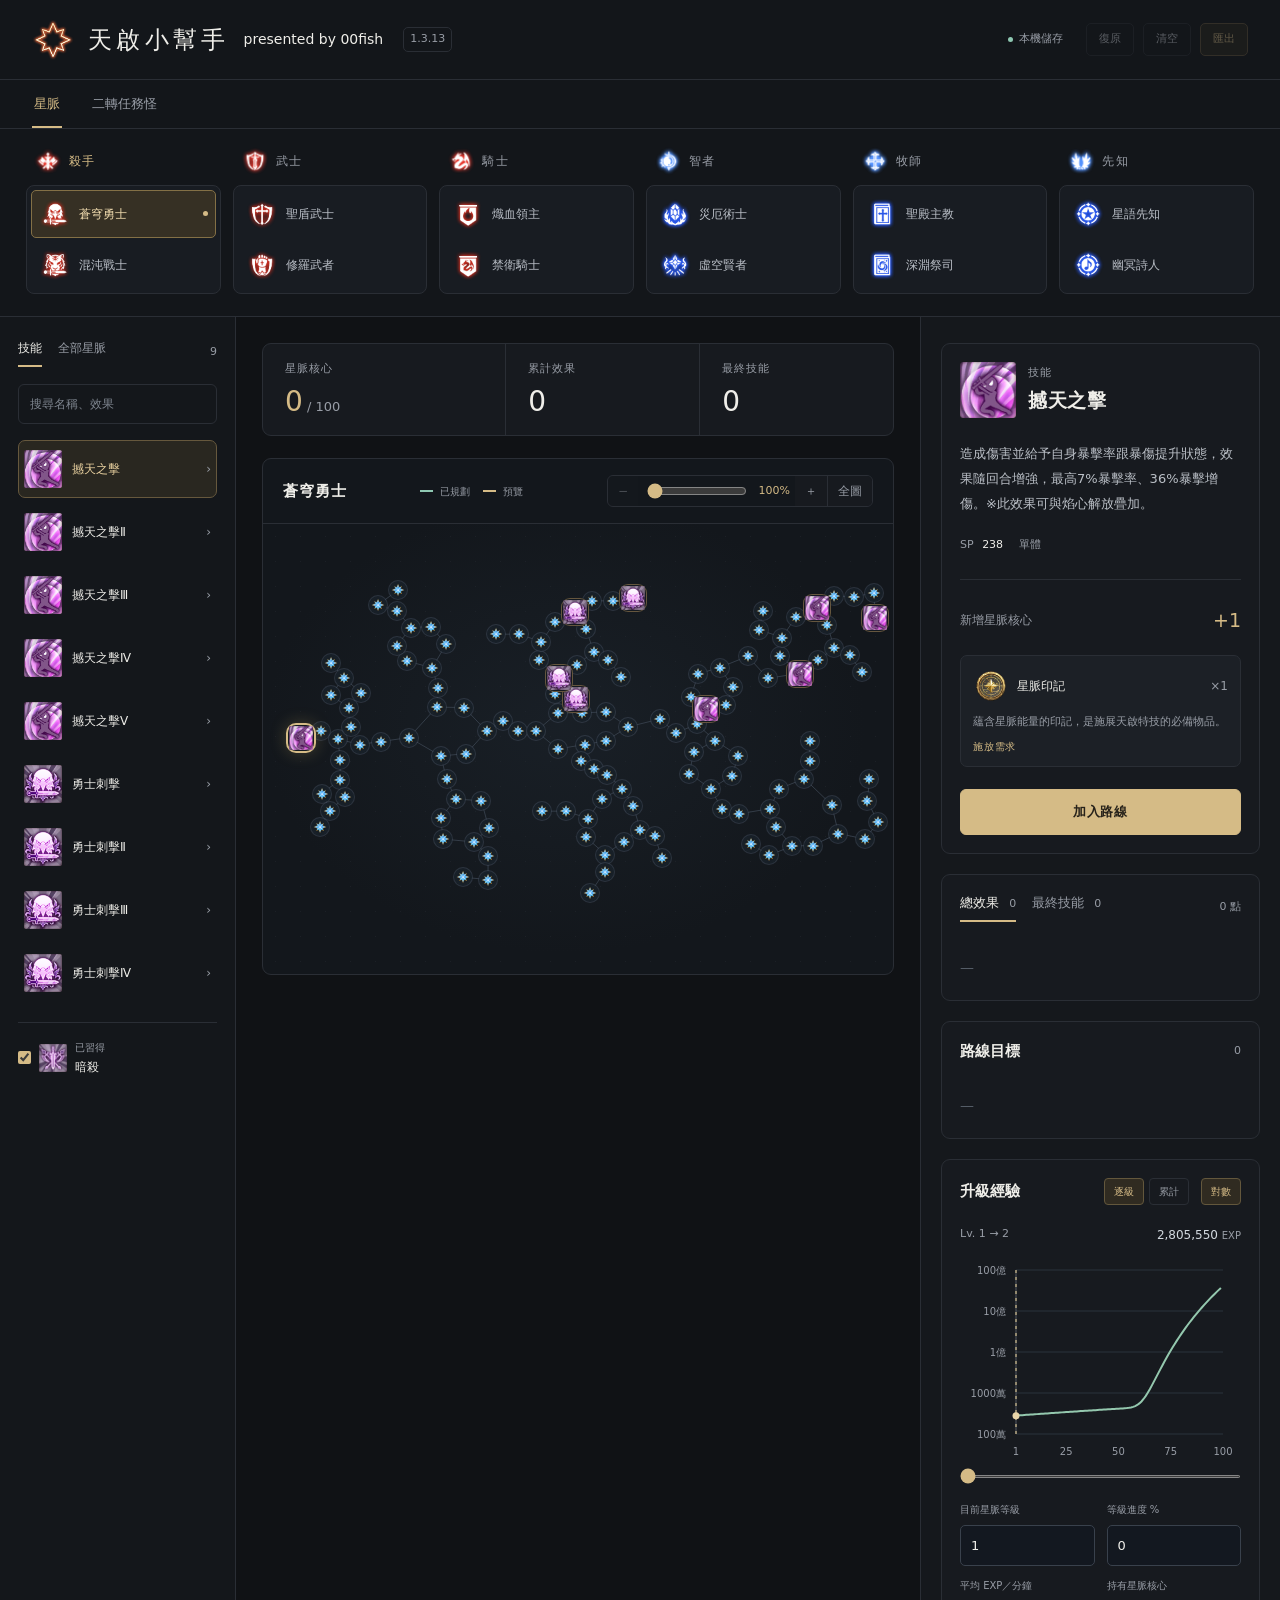
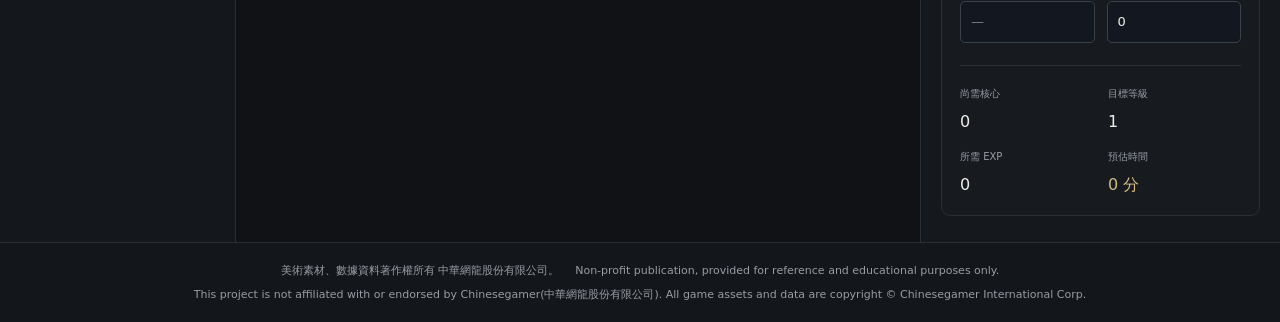
==== docs/index.html @ 769cac2e "init" ====
<!doctype html>
<html lang="zh-Hant"><head><meta charset="UTF-8"><meta name="viewport" content="width=device-width,initial-scale=1"><meta name="theme-color" content="#101215"><meta name="description" content="星脈路線、效果與升級時間計算"><link rel="icon" href="./favicon.png"><title>天啟小幫手</title>  <script type="module" crossorigin src="./assets/index-CgvCcmuC.js"></script>
  <link rel="stylesheet" crossorigin href="./assets/index-BX8Kf_f7.css">
</head><body><div class="app-root"></div></body></html>
---- docs/assets/index-BX8Kf_f7.css ----
/*! tailwindcss v4.2.1 | MIT License | https://tailwindcss.com */
@layer theme{:root,:host{--font-sans:ui-sans-serif, system-ui, sans-serif, "Apple Color Emoji", "Segoe UI Emoji", "Segoe UI Symbol", "Noto Color Emoji";--font-mono:ui-monospace, SFMono-Regular, Menlo, Monaco, Consolas, "Liberation Mono", "Courier New", monospace;--spacing:.25rem;--default-font-family:var(--font-sans);--default-mono-font-family:var(--font-mono)}}@layer base{*,:after,:before{box-sizing:border-box;border:0 solid;margin:0;padding:0}::backdrop{box-sizing:border-box;border:0 solid;margin:0;padding:0}::file-selector-button{box-sizing:border-box;border:0 solid;margin:0;padding:0}html,:host{-webkit-text-size-adjust:100%;tab-size:4;line-height:1.5;font-family:var(--default-font-family,ui-sans-serif, system-ui, sans-serif, "Apple Color Emoji", "Segoe UI Emoji", "Segoe UI Symbol", "Noto Color Emoji");font-feature-settings:var(--default-font-feature-settings,normal);font-variation-settings:var(--default-font-variation-settings,normal);-webkit-tap-highlight-color:transparent}hr{height:0;color:inherit;border-top-width:1px}abbr:where([title]){-webkit-text-decoration:underline dotted;text-decoration:underline dotted}h1,h2,h3,h4,h5,h6{font-size:inherit;font-weight:inherit}a{color:inherit;-webkit-text-decoration:inherit;-webkit-text-decoration:inherit;-webkit-text-decoration:inherit;-webkit-text-decoration:inherit;text-decoration:inherit}b,strong{font-weight:bolder}code,kbd,samp,pre{font-family:var(--default-mono-font-family,ui-monospace, SFMono-Regular, Menlo, Monaco, Consolas, "Liberation Mono", "Courier New", monospace);font-feature-settings:var(--default-mono-font-feature-settings,normal);font-variation-settings:var(--default-mono-font-variation-settings,normal);font-size:1em}small{font-size:80%}sub,sup{vertical-align:baseline;font-size:75%;line-height:0;position:relative}sub{bottom:-.25em}sup{top:-.5em}table{text-indent:0;border-color:inherit;border-collapse:collapse}:-moz-focusring{outline:auto}progress{vertical-align:baseline}summary{display:list-item}ol,ul,menu{list-style:none}img,svg,video,canvas,audio,iframe,embed,object{vertical-align:middle;display:block}img,video{max-width:100%;height:auto}button,input,select,optgroup,textarea{font:inherit;font-feature-settings:inherit;font-variation-settings:inherit;letter-spacing:inherit;color:inherit;opacity:1;background-color:#0000;border-radius:0}::file-selector-button{font:inherit;font-feature-settings:inherit;font-variation-settings:inherit;letter-spacing:inherit;color:inherit;opacity:1;background-color:#0000;border-radius:0}:where(select:is([multiple],[size])) optgroup{font-weight:bolder}:where(select:is([multiple],[size])) optgroup option{padding-inline-start:20px}::file-selector-button{margin-inline-end:4px}::placeholder{opacity:1}@supports (not ((-webkit-appearance:-apple-pay-button))) or (contain-intrinsic-size:1px){::placeholder{color:currentColor}@supports (color:color-mix(in lab, red, red)){::placeholder{color:color-mix(in oklab, currentcolor 50%, transparent)}}}textarea{resize:vertical}::-webkit-search-decoration{-webkit-appearance:none}::-webkit-date-and-time-value{min-height:1lh;text-align:inherit}::-webkit-datetime-edit{display:inline-flex}::-webkit-datetime-edit-fields-wrapper{padding:0}::-webkit-datetime-edit{padding-block:0}::-webkit-datetime-edit-year-field{padding-block:0}::-webkit-datetime-edit-month-field{padding-block:0}::-webkit-datetime-edit-day-field{padding-block:0}::-webkit-datetime-edit-hour-field{padding-block:0}::-webkit-datetime-edit-minute-field{padding-block:0}::-webkit-datetime-edit-second-field{padding-block:0}::-webkit-datetime-edit-millisecond-field{padding-block:0}::-webkit-datetime-edit-meridiem-field{padding-block:0}::-webkit-calendar-picker-indicator{line-height:1}:-moz-ui-invalid{box-shadow:none}button,input:where([type=button],[type=reset],[type=submit]){appearance:button}::file-selector-button{appearance:button}::-webkit-inner-spin-button{height:auto}::-webkit-outer-spin-button{height:auto}[hidden]:where(:not([hidden=until-found])){display:none!important}}@layer components;@layer utilities{.collapse{visibility:collapse}.visible{visibility:visible}.sr-only{clip-path:inset(50%);white-space:nowrap;border-width:0;width:1px;height:1px;margin:-1px;padding:0;position:absolute;overflow:hidden}.relative{position:relative}.static{position:static}.start{inset-inline-start:var(--spacing)}.end{inset-inline-end:var(--spacing)}.block{display:block}.contents{display:contents}.hidden{display:none}.table{display:table}.resize{resize:both}}:root{--lightningcss-light: ;--lightningcss-dark:initial;color-scheme:dark;--bg:#101215;--panel:#171a1f;--soft:#1d2128;--line:#2a2e35;--text:#efeee9;--muted:#989da6;--gold:#d5bb86;--green:#8ec8b2}*{box-sizing:border-box}body{background:var(--bg);color:var(--text);-webkit-font-smoothing:antialiased;margin:0;font-family:Inter,Noto Sans TC,Microsoft JhengHei,system-ui,sans-serif;font-size:14px}button,input,select{font:inherit}button{cursor:pointer;color:inherit}button:disabled{cursor:default;opacity:.4}button:focus-visible,input:focus-visible,select:focus-visible{outline:2px solid var(--gold);outline-offset:3px}h1,h2,p{margin:0}h2{font-size:15px;font-weight:600}button{transition:background .16s,border-color .16s,color .16s}button:hover{filter:brightness(1.13)}.game-icon{object-fit:contain;-webkit-user-select:none;user-select:none;flex:none;display:block}.topbar{border-bottom:1px solid var(--line);background:#13161a;justify-content:space-between;align-items:center;height:80px;padding:0 32px;display:flex}.brand{align-items:center;gap:14px;display:flex}.brand h1{letter-spacing:.18em;font-size:24px;font-weight:500}.version{color:var(--muted);border:1px solid var(--line);border-radius:5px;margin-left:6px;padding:3px 6px;font-size:11px}.top-actions{color:var(--muted);align-items:center;gap:9px;font-size:12px;display:flex}.status-dot{background:var(--green);border-radius:50%;width:5px;height:5px}.workspace{grid-template-columns:236px minmax(0,1fr) 298px;min-height:calc(100dvh - 80px);display:grid}.library{border-right:1px solid var(--line);background:#14171b;padding:26px 18px}.field-label{letter-spacing:.1em;color:var(--muted);gap:10px;font-size:11px;display:grid}select{background:var(--soft);width:100%;color:var(--text);letter-spacing:.05em;border:1px solid #353b44;border-radius:7px;padding:12px;font-size:15px}.section-title{justify-content:space-between;align-items:center;gap:12px;display:flex}.section-title>span{color:var(--muted);font-variant-numeric:tabular-nums;font-size:11px}.library>.section-title{margin:30px 0 16px}.search{border:1px solid var(--line);width:100%;color:var(--text);background:0 0;border-radius:6px;padding:10px 11px;font-size:12px}.search::placeholder{color:#7e858f}.skill-list{flex-direction:column;gap:5px;margin-top:16px;display:flex}.skill-row{text-align:left;background:0 0;border:1px solid #0000;border-radius:7px;align-items:center;gap:10px;width:100%;min-height:57px;padding:9px 5px;font-size:12px;display:flex}.skill-row.active{color:#ead2a0;background:#292720;border-color:#66583d}.skill-row:hover{background:var(--soft)}.row-arrow{color:var(--muted);margin-left:auto}.center{min-width:0;padding:26px}.metrics{border:1px solid var(--line);background:var(--panel);border-radius:9px;grid-template-columns:1.25fr 1fr 1fr;gap:0;margin-bottom:22px;display:grid}.metrics>div{flex-direction:column;gap:9px;padding:17px 22px;display:flex}.metrics>div+div{border-left:1px solid var(--line)}.metrics span{letter-spacing:.08em;color:var(--muted);font-size:11px}.metrics strong{font-variant-numeric:tabular-nums;font-size:28px;font-weight:500;line-height:1.15}.metrics small{color:var(--muted);font-size:13px;font-weight:400}.metrics>div:first-child strong{color:var(--gold)}.map-panel{border:1px solid var(--line);background:#13171c;border-radius:9px;overflow:hidden}.map-heading{border-bottom:1px solid var(--line);justify-content:space-between;align-items:center;gap:12px;padding:16px 20px;display:flex}.map-heading h2{letter-spacing:.07em}.zoom{border:1px solid var(--line);border-radius:6px;display:flex;overflow:hidden}.zoom button{background:var(--panel);color:var(--muted);border:0;min-height:30px;padding:5px 10px;font-size:12px}.zoom button+button{border-left:1px solid var(--line)}.map-scroll{scrollbar-color:#40454e transparent;scrollbar-width:thin;max-height:590px;overflow:auto}.star-map{background-image:radial-gradient(at 48% 45%,#25303b55,#0000 65%),radial-gradient(#444b552e .7px,#0000 .7px);background-size:auto,25px 25px;position:relative}.star-map canvas{pointer-events:none;position:absolute;inset:0}.star{z-index:1;background:#182028;border:0;border-radius:50%;place-items:center;width:24px;height:24px;padding:0;display:grid;position:absolute;transform:translate(-50%,-50%);box-shadow:0 0 0 1px #48526477}.star.skill-star{z-index:2;background:#141920;border-radius:8px;width:35px;height:35px;box-shadow:0 0 0 1px #65563e}.star.focused{box-shadow:0 0 0 2px var(--gold),0 0 18px #d9bb6655;z-index:3}.star:hover{z-index:4;box-shadow:0 0 0 2px #c4c9ce}.result-panel{border:1px solid var(--line);background:var(--panel);border-radius:9px;margin-top:22px;padding:22px}.empty-value{color:#545c66;padding:20px 0 4px}.inspector{border-left:1px solid var(--line);background:#15181c;padding:30px 23px}.detail-title{align-items:center;gap:12px;display:flex}.detail-title h2{letter-spacing:.03em;font-size:19px;line-height:1.5}.eyebrow{color:var(--muted);letter-spacing:.08em;margin-bottom:5px;font-size:11px;display:block}.description{color:#bbc0c7;white-space:pre-line;margin-top:23px;font-size:13px;line-height:1.95}.skill-meta{color:var(--muted);gap:16px;margin-top:20px;font-size:11px;display:flex}.skill-meta b{color:var(--text);margin-left:5px;font-weight:400}.detail-divider{background:var(--line);height:1px;margin:26px 0}.cost-line{color:var(--muted);justify-content:space-between;align-items:center;font-size:12px;display:flex}.cost-line strong{color:var(--gold);font-size:19px;font-weight:500}.item-detail{border:1px solid var(--line);background:#1c2026;border-radius:7px;margin-top:20px;padding:12px}.item-detail>div{align-items:center;gap:8px;font-size:12px;display:flex}.item-detail strong{font-weight:500}.item-detail>div>span{color:var(--muted);margin-left:auto}.item-detail p{color:var(--muted);margin:8px 0;font-size:11px;line-height:1.8}.item-detail .eyebrow{color:var(--gold);margin-bottom:0;font-size:10px}.primary-button{background:var(--gold);border:1px solid var(--gold);color:#27221a;letter-spacing:.06em;border-radius:6px;width:100%;margin-top:22px;padding:12px;font-size:13px;font-weight:600}@media (min-width:1600px){.workspace{grid-template-columns:260px minmax(0,1fr) 330px}.center{padding:30px}.map-scroll{max-height:650px}.inspector{padding:32px}}@media (max-width:1120px){.workspace{grid-template-columns:205px minmax(0,1fr)}.inspector{border-top:1px solid var(--line);border-left:0;grid-column:2}.library{grid-row:1/3}.center{padding:20px}.map-scroll{max-height:510px}}@media (max-width:680px){.topbar{height:66px;padding:0 17px}.brand{gap:9px}.brand h1{font-size:21px}.top-actions{font-size:11px}.version{margin-left:0}.workspace{display:block}.library{border-right:0;border-bottom:1px solid var(--line);padding:17px}.library>.section-title{margin:17px 0 12px}.skill-list{scrollbar-width:thin;flex-direction:row;margin-top:12px;overflow:auto}.skill-row{min-width:155px;min-height:48px}.skill-row .game-icon{width:30px;height:30px}.row-arrow{display:none}.center{padding:16px}.metrics>div{padding:15px 13px}.metrics strong{font-size:25px}.metrics small{font-size:11px}.map-heading{padding:13px}.map-heading h2{font-size:14px}.inspector{padding:23px 20px}.result-panel{padding:19px}}@media (prefers-reduced-motion:reduce){*{scroll-behavior:auto!important;transition:none!important}}.map-heading{flex-wrap:wrap}.zoom{align-items:center;max-width:100%;margin-left:auto;overflow:visible}.zoom input{width:100px;min-width:48px;height:30px;accent-color:var(--gold);cursor:pointer;margin:0 9px}.zoom output{min-width:39px;color:var(--gold);font-variant-numeric:tabular-nums;text-align:right;padding-right:5px;font-size:11px}.zoom button{flex:none}.zoom button:first-child{border-radius:5px 0 0 5px}.zoom button:last-child{border-radius:0 5px 5px 0}.branch-option>.game-icon{flex:none}.item-detail>div>.game-icon{margin-left:0}@media (max-width:420px){.zoom{width:100%}.zoom input{flex:1;width:0}}.job-picker{border-bottom:1px solid var(--line);background:#13161a;grid-template-columns:repeat(6,minmax(0,1fr));gap:12px;padding:18px 26px 22px;display:grid}.job-family{min-width:0}.job-family-heading{color:var(--muted);align-items:center;gap:7px;padding:0 8px 10px;display:flex}.job-family-heading h2{letter-spacing:.1em;font-size:12px;font-weight:400}.job-branches{border:1px solid var(--line);background:#181c22;border-radius:8px;padding:4px}.job-choice{text-align:left;color:#bbc0c8;background:0 0;border:1px solid #0000;border-radius:5px;grid-template-columns:34px minmax(0,1fr) 6px;align-items:center;gap:7px;width:100%;min-height:46px;padding:6px;font-size:12px;display:grid}.job-choice+.job-choice{margin-top:3px}.job-choice:hover{background:#242a32}.job-choice.selected-job{color:#f2ddb0;background:#363024;border-color:#837046}.job-indicator{background:0 0;border-radius:50%;width:5px;height:5px}.selected-job .job-indicator{background:var(--gold)}.selected-family .job-family-heading{color:var(--gold)}.workspace{min-height:calc(100dvh -264px)}.library{padding-top:22px}.library-tabs{align-items:center;gap:16px;margin-bottom:17px;display:flex}.library-tabs button,.result-tabs button{color:var(--muted);background:0 0;border:0;border-bottom:2px solid #0000;padding:0 0 8px;font-size:12px}.library-tabs button[aria-pressed=true],.result-tabs button[aria-pressed=true]{color:var(--text);border-bottom-color:var(--gold)}.library-tabs>span{color:var(--muted);margin-left:auto;font-size:11px}.skill-list{max-height:calc(100dvh -400px);scrollbar-width:thin;scrollbar-color:#343c46 transparent;min-height:200px;overflow-y:auto}.row-name{flex:1}.row-name small{color:var(--muted);margin-top:4px;font-size:10px;display:block}.skill-row.in-route .row-arrow{color:var(--green)}.seed-toggle{border-top:1px solid var(--line);cursor:pointer;align-items:center;gap:8px;margin-top:20px;padding-top:17px;font-size:12px;display:flex}.seed-toggle input{accent-color:var(--gold)}.seed-toggle small{color:var(--muted);margin-bottom:3px;font-size:10px;display:block}.quiet-button,.export-button{border:1px solid var(--line);color:#c2c6ce;background:0 0;border-radius:5px;min-height:33px;padding:7px 12px;font-size:11px}.export-button{color:var(--gold);background:#28251e;border-color:#61533b}.save-state{align-items:center;gap:6px;margin-right:14px;font-size:11px;display:flex}.unsaved .status-dot{background:#dca782}.sr-only{clip:rect(0,0,0,0);white-space:nowrap;border:0;width:1px;height:1px;margin:-1px;padding:0;position:absolute;overflow:hidden}.map-legend{color:var(--muted);align-items:center;gap:7px;margin-left:auto;margin-right:12px;font-size:10px;display:flex}.map-legend>span{width:13px;height:2px;display:inline-block}.map-legend>span:nth-of-type(2){margin-left:6px}.legend-planned{background:var(--green)}.legend-preview{background:var(--gold)}.star.planned{box-shadow:0 0 0 1.5px var(--green);background:#213c36}.star.focused{box-shadow:0 0 0 2px var(--gold),0 0 18px #d9bb6655}.star.dimmed{opacity:.16}.star.focused.dimmed{opacity:1}.map-scroll{cursor:grab;touch-action:pan-x pan-y}.map-scroll:active{cursor:grabbing}.result-heading{justify-content:space-between;align-items:center;gap:12px;display:flex}.result-tabs{gap:22px;display:flex}.result-tabs button{font-size:13px}.result-tabs span{color:var(--muted);margin-left:6px;font-size:11px}.result-count{color:var(--muted);font-size:11px}.effect-grid{grid-template-columns:repeat(3,minmax(0,1fr));gap:2px 22px;margin-top:15px;display:grid}.effect-total{border-bottom:1px solid #292f37;justify-content:space-between;align-items:center;gap:10px;padding:12px 0;display:flex}.effect-total>span{color:#adb5bf;font-size:12px}.effect-total strong{color:var(--green);white-space:nowrap;font-size:17px;font-weight:500}.effect-total small{margin-left:2px;font-size:11px}.reward-results{grid-template-columns:repeat(2,minmax(0,1fr));gap:14px;margin-top:17px;display:grid}.reward-result{border:1px solid var(--line);background:#1b2027;border-radius:7px;padding:14px}.reward-title{text-align:left;background:0 0;border:0;align-items:center;gap:10px;width:100%;padding:0;display:flex}.reward-title strong{flex:1;font-size:13px;font-weight:500}.reward-title>span{color:var(--muted);font-size:10px}.reward-result>p{color:#adb5bf;white-space:pre-line;margin-top:14px;font-size:12px;line-height:1.9}.reward-foot{color:var(--muted);justify-content:space-between;align-items:center;gap:10px;margin-top:13px;font-size:10px;display:flex}.reward-foot>span{align-items:center;gap:4px;display:flex}.upgrade-line{color:var(--muted);justify-content:space-between;margin-top:18px;font-size:11px;display:flex}.upgrade-line strong{color:#c8cdd2;font-weight:400}.remove-button{color:var(--gold);background:0 0;border-color:#61533b}.branch-section{margin-top:23px}.text-button{border:1px solid var(--line);color:var(--muted);background:0 0;border-radius:4px;padding:4px 7px;font-size:10px}.text-button[aria-pressed=true]{color:var(--gold);border-color:#63543c}.branch-option{text-align:left;border:1px solid var(--line);background:#1a1f26;border-radius:6px;align-items:center;gap:7px;width:100%;margin-top:9px;padding:10px 7px;font-size:11px;display:flex}.branch-option>span{flex:1}.branch-option small{color:var(--muted);margin-top:3px;font-size:10px;font-weight:400;display:block}.branch-option>strong{text-align:right;color:var(--gold);font-weight:500}.branch-option.chosen{background:#2c291f;border-color:#85734e}.target-list{margin-top:12px}.target-row{border-bottom:1px solid #252c34;align-items:center;gap:5px;padding:8px 0;display:flex}.target-row>button:first-child{text-align:left;background:0 0;border:0;flex:1;align-items:center;gap:8px;padding:0;font-size:12px;display:flex}.remove-target{color:var(--muted);background:0 0;border:0;width:32px;height:32px;font-size:18px}.route-order{border-top:1px solid var(--line);color:var(--muted);margin-top:20px;padding-top:17px;font-size:11px}.route-order summary{cursor:pointer}.route-order summary span{float:right}.route-order ol{scrollbar-width:thin;max-height:360px;margin:15px 0 0;padding-left:22px;overflow:auto}.route-order li{padding:5px 0;font-size:10px}.route-order button{text-align:left;color:#bbc3cd;background:0 0;border:0;align-items:center;gap:7px;font-size:11px;display:flex}.plan-warning,.inline-warning{color:#e5af87;font-size:12px;line-height:1.6}.plan-warning{background:#36281f;border:1px solid #68472d;border-radius:6px;margin-top:-9px;margin-bottom:15px;padding:12px 15px}.inline-warning{margin-top:14px}.invalid-plan .metrics strong,.metrics.invalid-plan>div:first-child strong{color:#e5af87}.experience-panel{border:1px solid var(--line);background:var(--panel);border-radius:9px;margin-top:22px;padding:22px}.chart-controls{gap:5px;display:flex}.chart-controls button{border:1px solid var(--line);color:var(--muted);background:0 0;border-radius:4px;padding:5px 9px;font-size:10px}.chart-controls button[aria-pressed=true]{color:var(--gold);background:#302b21;border-color:#63573c}.chart-controls button:last-child{margin-left:7px}.chart-caption{color:var(--muted);justify-content:space-between;gap:10px;margin-top:21px;font-size:11px;display:flex}.chart-caption strong{color:#d2d9df;font-size:12px;font-weight:400}.chart-caption small{color:var(--muted);font-size:10px}.exp-chart{min-width:0;margin-top:4px;overflow:hidden}.exp-chart canvas{max-width:100%;display:block}.chart-slider{width:100%;accent-color:var(--gold);height:3px;margin:7px 0 24px;display:block}.calculator-fields{grid-template-columns:repeat(4,minmax(0,1fr));gap:12px;display:grid}.calculator-fields label{color:var(--muted);gap:8px;font-size:10px;display:grid}.calculator-fields input{width:100%;min-width:0;color:var(--text);background:#131820;border:1px solid #39414c;border-radius:5px;padding:10px;font-size:13px}.eta-results{border-top:1px solid var(--line);grid-template-columns:.7fr .7fr 1.5fr 1.4fr;gap:15px;margin-top:22px;padding-top:20px;display:grid}.eta-results>div{flex-direction:column;gap:9px;display:flex}.eta-results span{color:var(--muted);font-size:10px}.eta-results strong{font-variant-numeric:tabular-nums;font-size:16px;font-weight:500;line-height:1.5}.eta-time strong{color:var(--gold)}@media (max-width:1200px){.job-picker{gap:8px;padding:16px 20px}.job-choice{grid-template-columns:28px minmax(0,1fr) 4px;gap:5px;padding:5px;font-size:11px}.job-choice .game-icon{width:28px;height:28px}.reward-results{grid-template-columns:1fr}.effect-grid{grid-template-columns:repeat(2,minmax(0,1fr))}.map-legend{display:none}}@media (max-width:900px){.job-picker{grid-template-columns:repeat(3,minmax(0,1fr));gap:14px}.job-family-heading{padding-bottom:5px}.job-branches{gap:5px;display:flex}.job-choice{text-align:center;flex-direction:column;gap:5px;padding:7px 3px;display:flex}.job-choice+.job-choice{margin-top:0}.job-indicator{display:none}.job-choice .game-icon{width:32px;height:32px}.calculator-fields{grid-template-columns:repeat(2,minmax(0,1fr))}.eta-results{grid-template-columns:1fr 1fr}.skill-list{max-height:480px}.experience-panel{padding:18px}}@media (max-width:680px){.job-picker{gap:12px 8px;padding:14px 16px}.top-actions{gap:5px}.save-state{display:none}.quiet-button,.export-button{padding:6px 8px}.library-tabs{margin-bottom:12px}.skill-list{min-height:0;max-height:none;overflow:auto hidden}.seed-toggle{margin-top:12px;padding-top:12px}.seed-toggle small{margin-right:5px;display:inline}.seed-toggle .game-icon{width:23px;height:23px}.effect-grid{gap:0 17px}.result-tabs{gap:16px}.result-tabs button{font-size:12px}.result-panel{padding:17px}.job-family-heading h2,.job-choice{font-size:11px}.job-choice .game-icon{width:29px;height:29px}.job-branches{gap:0;padding:2px}.map-legend{display:none}.eta-results strong{font-size:17px}.inspector{border-top:1px solid var(--line)}.experience-panel{margin-top:16px}.topbar .game-icon{width:32px;height:32px}}.workspace{grid-template-columns:236px minmax(0,1fr) 360px}.inspector{flex-direction:column;gap:20px;min-width:0;padding:26px 20px;display:flex}.selected-node-panel,.targets-panel{border:1px solid var(--line);background:var(--panel);border-radius:9px}.inspector>section{min-width:0;margin:0;padding:18px}.inspector .effect-grid,.inspector .calculator-fields,.inspector .eta-results{grid-template-columns:repeat(2,minmax(0,1fr))}.inspector .reward-results{grid-template-columns:minmax(0,1fr)}.inspector .result-heading{flex-wrap:wrap;gap:8px}.inspector .result-tabs{gap:16px}.inspector .result-count{white-space:nowrap}@media (min-width:1600px){.workspace{grid-template-columns:260px minmax(0,1fr) 400px}}@media (max-width:1120px){.workspace{grid-template-columns:205px minmax(0,1fr)}.inspector{padding:20px}}@media (max-width:680px){.inspector{gap:16px;padding:16px}.inspector>section{padding:17px}}.viewer-pane[hidden],.top-actions[hidden]{display:none}.site-footer{border-top:1px solid var(--line);color:var(--muted);text-align:center;background:#13161a;flex-wrap:wrap;justify-content:center;gap:4px 16px;padding:18px 24px;font-size:11px;line-height:1.8;display:flex}.site-footer p{margin:0}.viewer-tabs{border-bottom:1px solid var(--line);background:#13161a;gap:28px;min-height:48px;padding:0 32px;display:flex}.viewer-tabs button{color:var(--muted);background:0 0;border:0;border-bottom:2px solid #0000;padding:14px 2px 12px;font-size:13px}.viewer-tabs button[aria-pressed=true]{border-bottom-color:var(--gold);color:var(--gold)}.battle-guide{max-width:1580px;margin:0 auto;padding:30px 32px 64px}.guide-heading{justify-content:space-between;align-items:center;gap:20px;margin-bottom:26px;display:flex}.guide-heading h2{letter-spacing:.09em;font-size:25px;font-weight:500}.guide-heading .eyebrow{margin-bottom:9px}.guide-location{color:var(--muted);font-size:12px}.guide-location>span{color:#505965;margin:0 9px}.mission-timeline{border-top:1px solid var(--line);border-bottom:1px solid var(--line);background:linear-gradient(90deg,#0000,#171b20 10% 90%,#0000);margin:0 -8px 32px}.timeline-window{scrollbar-width:thin;scrollbar-color:#3c424b transparent;padding:22px 8px 24px;overflow-x:auto}.timeline-track{align-items:flex-end;gap:30px;min-width:1120px;display:flex;position:relative}.timeline-track:before{content:"";border-top:1px dashed #49515c;height:0;position:absolute;inset:auto 0 32px}.timeline-context{min-width:100px;color:var(--muted);flex-direction:column;flex:1;justify-content:center;align-self:stretch;align-items:center;gap:15px;padding-top:47px;font-size:11px;display:flex;position:relative}.timeline-dot{background:var(--bg);border:1px solid #626c78;border-radius:50%;width:8px;height:8px;box-shadow:0 0 0 7px #13171c}.timeline-chapter{flex:none;position:relative}.consecutive-chapter{flex:4}.final-chapter{flex:1.25}.chapter-heading{white-space:nowrap;color:#c4c9d0;justify-content:space-between;align-items:center;gap:8px;margin-bottom:14px;font-size:11px;display:flex}.chapter-heading small{color:var(--muted);font-size:10px}.final-chapter .chapter-heading{flex-direction:column;align-items:flex-start;gap:5px;margin-bottom:9px}.timeline-chapter ol{grid-template-columns:repeat(4,minmax(0,1fr));gap:9px;margin:0;padding:0;list-style:none;display:grid}.timeline-battle{text-align:left;white-space:nowrap;background:#171c23;border:1px solid #363e49;border-radius:7px;align-items:center;gap:8px;width:100%;min-height:68px;padding:8px 10px;display:flex}.timeline-battle[aria-pressed=true]{border-color:var(--gold);background:#2a2922}.timeline-battle>span:last-child{flex-direction:column;gap:5px;display:flex}.timeline-battle small{color:var(--muted);font-size:10px}.timeline-battle strong{font-size:12px;font-weight:500}.battle-portrait{flex:none;justify-content:center;align-items:center;width:52px;height:52px;display:flex}.four-beasts{grid-template-columns:repeat(2,26px);gap:0;display:grid}.battle-workspace{grid-template-columns:minmax(0,1fr) 318px;align-items:start;gap:26px;display:grid}.battle-list{flex-direction:column;gap:24px;min-width:0;display:flex}.battle-card{border:1px solid var(--line);background:var(--panel);border-radius:9px;min-width:0;scroll-margin-top:24px}.battle-card.active-battle{border-color:#6d614a}.battle-card:focus-visible{outline:2px solid var(--gold);outline-offset:4px}.battle-card-heading{border-bottom:1px solid var(--line);justify-content:space-between;align-items:center;gap:18px;padding:22px 24px 18px;display:flex}.battle-name{align-items:center;gap:14px;display:flex}.battle-name h3{letter-spacing:.04em;margin:0;font-size:20px;font-weight:500}.battle-speed{text-align:right;font-variant-numeric:tabular-nums;grid-template-columns:auto auto;gap:3px 14px;display:grid}.battle-speed>span{color:var(--muted);text-align:left;flex-direction:column;align-self:center;gap:5px;font-size:11px;display:flex}.battle-speed strong{color:var(--gold);letter-spacing:.02em;font-size:30px;font-weight:500}.battle-speed small{color:var(--muted);font-size:10px}.battle-speed>small{grid-column:2}.battle-roster-heading{justify-content:space-between;align-items:center;gap:12px;padding:18px 24px 10px;display:flex}.battle-roster-heading h4{margin:0;font-size:12px;font-weight:500}.battle-roster{border-collapse:collapse;table-layout:fixed;text-align:center;width:calc(100% - 48px);margin:0 24px 20px}.battle-roster td{vertical-align:middle;background:linear-gradient(90deg,#0000,#1b2027 50%,#0000);border-bottom:1px solid #2c323b;padding:0}.battle-roster td+td{border-left:1px solid #2c323b}.battle-roster tbody tr:last-child td{border-bottom:0}.battle-position{justify-content:center;align-items:center;min-height:94px;padding:24px 12px 12px;display:flex;position:relative}.position-number{color:#707b89;font-variant-numeric:tabular-nums;font-size:10px;position:absolute;top:8px;left:10px}.reinforcement-chain{justify-content:center;align-items:center;gap:0;width:100%;max-width:232px;margin:0;padding:0;list-style:none;display:flex}.reinforcement-chain>li{flex:0 78px;justify-content:center;align-items:center;min-width:0;display:flex}.reinforcement-arrow{color:#8a7957;flex:none;margin:0 4px;font-size:14px;line-height:1}.reinforcement-chain .monster-entry{flex:1;min-width:0;max-width:62px;display:flex}.reinforcement-chain .monster-button{aspect-ratio:62/56;width:100%;height:auto;min-height:30px;padding:2px}.reinforcement-chain .monster-button>.game-icon{aspect-ratio:1;width:80%!important;height:auto!important}.monster-entry{vertical-align:middle;display:inline-flex;position:relative}.monster-button{background:#14191f;border:1px solid #0000;border-radius:6px;justify-content:center;align-items:center;width:62px;height:56px;padding:2px 8px;display:flex;position:relative}.monster-button:hover{border-color:#66717e}.monster-button[aria-pressed=true]{border-color:var(--gold);background:#292922;box-shadow:0 0 0 1px #d5bb8626}.monster-element{background:#13171de8;border-radius:50%;padding:1px;position:absolute;bottom:1px;right:0}.no-monster{color:#424a54;font-size:12px}.monster-tooltip{z-index:10;text-align:left;cursor:default;background:#0c1016;border:1px solid #4e5966;border-radius:7px;width:176px;padding:12px 14px;display:none;position:absolute;bottom:calc(100% + 6px);left:50%;transform:translate(-50%);box-shadow:0 8px 24px #0008}.monster-tooltip:after{content:"";height:8px;position:absolute;top:100%;left:0;right:0}.monster-entry:hover:not(.tooltip-dismissed)>.monster-tooltip,.monster-entry:focus-within:not(.tooltip-dismissed)>.monster-tooltip{flex-direction:column;gap:5px;display:flex}.monster-tooltip strong{color:var(--text);font-size:12px;font-weight:500}.monster-tooltip>span{color:var(--muted);justify-content:space-between;gap:12px;font-size:11px;display:flex}.monster-tooltip b{font-variant-numeric:tabular-nums;color:var(--text);font-weight:400}.battle-roster td:first-child .monster-tooltip{left:0;transform:none}.battle-roster td:last-child .monster-tooltip{left:auto;right:0;transform:none}.monster-inspector{overscroll-behavior-y:contain;scrollbar-width:thin;min-width:0;max-height:calc(100dvh - 48px);position:sticky;top:24px;overflow-y:auto}.monster-detail{border:1px solid var(--line);background:#181d24;border-radius:9px;padding:23px}.monster-detail-heading{justify-content:space-between;align-items:flex-start;gap:8px;display:flex}.monster-detail-heading .eyebrow{letter-spacing:0;font-size:10px;line-height:1.8}.monster-portrait{background:radial-gradient(#41474440,#0000 70%);justify-content:center;align-items:center;min-height:192px;margin:16px 0 18px;display:flex}.monster-name{justify-content:space-between;align-items:center;gap:8px;display:flex}.monster-name h3{letter-spacing:.03em;margin:0;font-size:21px;font-weight:500}.monster-name>span{color:var(--muted);white-space:nowrap;font-size:10px}.monster-affinity{color:#bbc3cc;align-items:center;gap:8px;margin-top:12px;font-size:12px;display:flex}.monster-stats{border-top:1px solid var(--line);font-variant-numeric:tabular-nums;grid-template-columns:1fr 1fr;gap:20px;margin:24px 0 0;padding-top:20px;display:grid}.monster-stats dt{color:var(--muted);letter-spacing:.08em;font-size:11px}.monster-stats dd{margin:7px 0 0;font-size:23px;font-weight:500}.monster-spd{border-top:1px solid var(--line);grid-column:1/-1;justify-content:space-between;align-items:center;padding-top:17px;display:flex}.monster-spd dd{color:var(--gold);margin:0}.monster-skills{border:1px solid var(--line);background:#181d24;border-radius:9px;margin-top:12px;padding:19px 20px}.monster-skills>h4{justify-content:space-between;align-items:center;margin:0 0 16px;font-size:13px;font-weight:500;display:flex}.monster-skills>h4>span{color:var(--muted);font-variant-numeric:tabular-nums;font-size:11px}.monster-skills>ul{margin:0;padding:0;list-style:none}.monster-skill{grid-template-columns:36px minmax(0,1fr);align-items:start;gap:10px;display:grid}.monster-skill+.monster-skill{border-top:1px solid var(--line);margin-top:15px;padding-top:15px}.monster-skill-heading{justify-content:space-between;align-items:baseline;gap:8px;display:flex}.monster-skill-heading h5{overflow-wrap:anywhere;margin:0;font-size:12px;font-weight:500;line-height:1.6}.monster-skill-heading>span{color:var(--muted);white-space:nowrap;font-variant-numeric:tabular-nums;flex:none;font-size:10px}.monster-skill p{color:#aeb6c1;white-space:pre-line;overflow-wrap:anywhere;margin:6px 0 0;font-size:11px;line-height:1.8}@media (max-width:1100px){.battle-guide{padding:24px}.battle-workspace{grid-template-columns:minmax(0,1fr) 278px;gap:20px}.battle-card-heading{padding:20px}.battle-name{gap:10px}.battle-name h3{font-size:18px}.battle-speed{column-gap:10px}.battle-speed strong{font-size:27px}.monster-detail{padding:18px}.monster-name h3{font-size:19px}}@media (max-width:850px){.battle-workspace{grid-template-columns:minmax(0,1fr);gap:20px}.monster-inspector{z-index:8;grid-row:1;top:8px}.monster-detail{grid-template-columns:70px minmax(0,1fr) auto;align-items:center;gap:7px 14px;padding:12px 16px;display:grid;box-shadow:0 8px 20px #0004}.monster-detail-heading{grid-column:2/-1}.monster-detail-heading .eyebrow{margin:0}.monster-portrait{grid-area:1/1/4;min-height:0;margin:0}.monster-portrait>.game-icon{width:70px!important;height:70px!important}.monster-name{grid-column:2;justify-content:flex-start}.monster-name h3{font-size:17px}.monster-affinity{grid-column:2;gap:5px;margin:0;font-size:10px}.monster-affinity>.game-icon{width:20px!important;height:20px!important}.monster-stats{border:0;grid-area:2/3/4;gap:16px;margin:0;padding:0;display:flex}.monster-stats dt{font-size:9px}.monster-stats dd{margin:5px 0 0;font-size:17px}.monster-spd{border:0;padding:0;display:block}.battle-card{scroll-margin-top:132px}.guide-heading h2{font-size:23px}}@media (max-width:520px){.viewer-tabs{gap:26px;padding:0 18px}.battle-guide{padding:22px 16px 40px}.guide-heading{align-items:flex-start;gap:12px}.guide-location{text-align:right;max-width:120px;font-size:10px;line-height:1.7}.guide-location>span{margin:0 3px}.battle-card-heading{gap:8px;padding:16px 14px}.battle-name{gap:7px}.battle-name h3{font-size:16px}.battle-name .battle-portrait{width:42px}.battle-name .battle-portrait:not(.four-beasts)>.game-icon{width:42px!important;height:42px!important}.battle-speed{column-gap:8px}.battle-speed strong{font-size:24px}.battle-speed>span{font-size:10px}.battle-roster-heading{padding:16px 16px 9px}.battle-roster{width:calc(100% - 24px);margin:0 12px 14px}.battle-position{min-height:80px;padding:23px 5px 12px}.position-number{font-size:9px;left:6px}.reinforcement-arrow{margin:0 2px;font-size:10px}.reinforcement-chain .monster-element>.game-icon{width:14px!important;height:14px!important}.monster-detail{grid-template-columns:56px minmax(0,1fr);gap:5px 10px;padding:10px 12px}.monster-detail-heading{grid-column:2;gap:6px}.monster-detail-heading .eyebrow{font-size:9px}.monster-portrait{grid-row:1/4}.monster-portrait>.game-icon{width:56px!important;height:56px!important}.monster-name{gap:6px}.monster-name h3{font-size:16px}.monster-affinity{grid-area:4/1;justify-content:center;font-size:9px}.monster-stats{grid-area:3/2/5;gap:18px}.monster-stats dd{font-size:15px}.monster-stats dt{font-size:9px}.monster-tooltip{width:158px;padding:10px}.battle-card{scroll-margin-top:147px}}@media (max-width:850px){.monster-inspector{max-height:45dvh}.monster-skills{margin-top:8px;padding:13px 16px}.monster-skills>h4{margin-bottom:12px}.monster-skill+.monster-skill{margin-top:11px;padding-top:11px}.battle-card{scroll-margin-top:calc(45dvh + 20px)}}
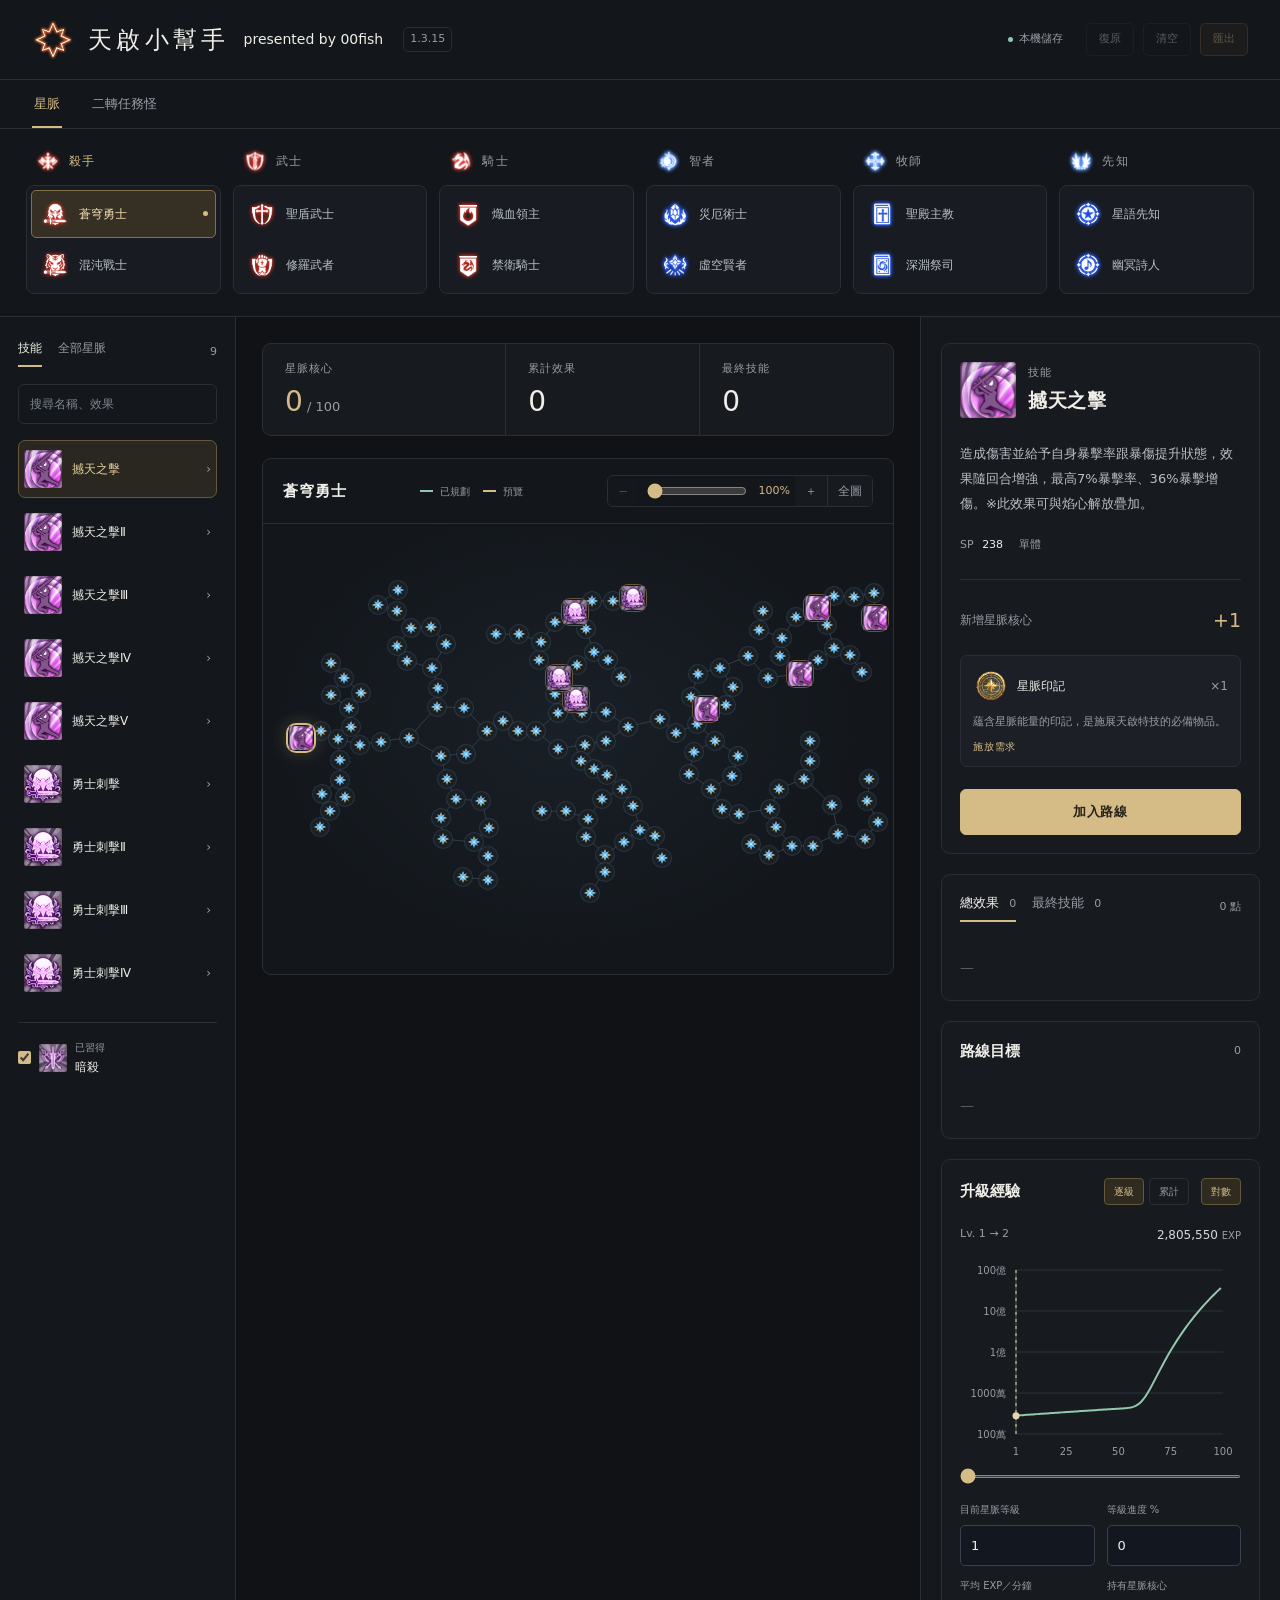
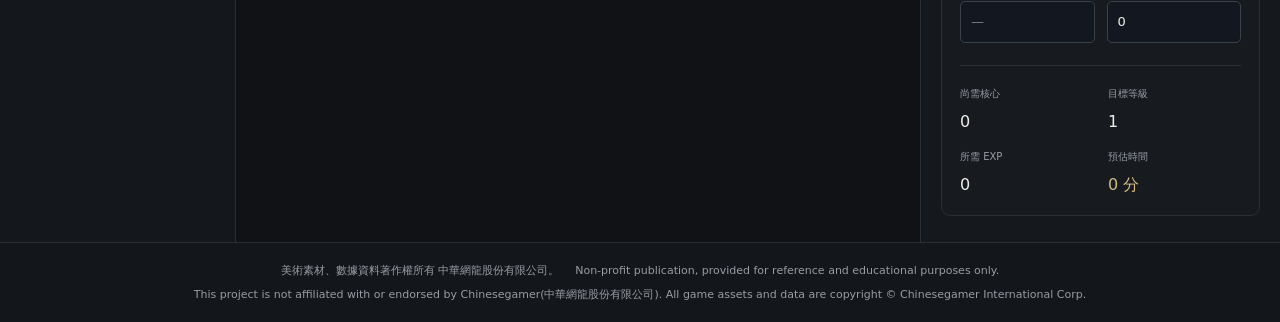
==== commit c06f923a: "1.3.15" ====
--- a/docs/index.html
+++ b/docs/index.html
@@ -1,4 +1,26 @@
 <!doctype html>
-<html lang="zh-Hant"><head><meta charset="UTF-8"><meta name="viewport" content="width=device-width,initial-scale=1"><meta name="theme-color" content="#101215"><meta name="description" content="星脈路線、效果與升級時間計算"><link rel="icon" href="./favicon.png"><title>天啟小幫手</title>  <script type="module" crossorigin src="./assets/index-CgvCcmuC.js"></script>
-  <link rel="stylesheet" crossorigin href="./assets/index-BX8Kf_f7.css">
+<html lang="zh-Hant"><head><meta charset="UTF-8"><meta name="viewport" content="width=device-width,initial-scale=1"><meta name="theme-color" content="#101215"><link rel="icon" href="./favicon.png">
+<title>天啟小幫手</title>
+<meta name="description" content="飄流幻境 Re: 星之方舟 星脈路線規劃、最終技能及升級時間估算，並收錄二轉任務怪物資料。">
+<meta name="application-name" content="天啟小幫手">
+<meta name="robots" content="index, follow">
+<link rel="canonical" href="https://fukingbus.github.io/star/">
+<meta property="og:title" content="天啟小幫手">
+<meta property="og:description" content="飄流幻境 Re: 星之方舟 星脈路線規劃、最終技能及升級時間估算，並收錄二轉任務怪物資料。">
+<meta property="og:site_name" content="天啟小幫手">
+<meta property="og:type" content="website">
+<meta property="og:locale" content="zh_TW">
+<meta property="og:url" content="https://fukingbus.github.io/star/">
+<meta property="og:image" content="https://fukingbus.github.io/star/og.png">
+<meta property="og:image:type" content="image/png">
+<meta property="og:image:width" content="1731">
+<meta property="og:image:height" content="909">
+<meta property="og:image:alt" content="飄流幻境 Re: 星之方舟 天啟小幫手：星脈圖錄、路線成本與二轉任務">
+<meta name="twitter:card" content="summary_large_image">
+<meta name="twitter:title" content="天啟小幫手">
+<meta name="twitter:description" content="飄流幻境 Re: 星之方舟 星脈路線規劃、最終技能及升級時間估算，並收錄二轉任務怪物資料。">
+<meta name="twitter:image" content="https://fukingbus.github.io/star/og.png">
+<meta name="twitter:image:alt" content="飄流幻境 Re: 星之方舟 天啟小幫手：星脈圖錄、路線成本與二轉任務">
+  <script type="module" crossorigin src="./assets/index-Cc6DTEld.js"></script>
+  <link rel="stylesheet" crossorigin href="./assets/index-DiE6xvMc.css">
 </head><body><div class="app-root"></div></body></html>
--- a/docs/assets/index-DiE6xvMc.css
+++ b/docs/assets/index-DiE6xvMc.css
@@ -0,0 +1,2 @@
+/*! tailwindcss v4.2.1 | MIT License | https://tailwindcss.com */
+@layer theme{:root,:host{--font-sans:ui-sans-serif, system-ui, sans-serif, "Apple Color Emoji", "Segoe UI Emoji", "Segoe UI Symbol", "Noto Color Emoji";--font-mono:ui-monospace, SFMono-Regular, Menlo, Monaco, Consolas, "Liberation Mono", "Courier New", monospace;--spacing:.25rem;--default-font-family:var(--font-sans);--default-mono-font-family:var(--font-mono)}}@layer base{*,:after,:before{box-sizing:border-box;border:0 solid;margin:0;padding:0}::backdrop{box-sizing:border-box;border:0 solid;margin:0;padding:0}::file-selector-button{box-sizing:border-box;border:0 solid;margin:0;padding:0}html,:host{-webkit-text-size-adjust:100%;tab-size:4;line-height:1.5;font-family:var(--default-font-family,ui-sans-serif, system-ui, sans-serif, "Apple Color Emoji", "Segoe UI Emoji", "Segoe UI Symbol", "Noto Color Emoji");font-feature-settings:var(--default-font-feature-settings,normal);font-variation-settings:var(--default-font-variation-settings,normal);-webkit-tap-highlight-color:transparent}hr{height:0;color:inherit;border-top-width:1px}abbr:where([title]){-webkit-text-decoration:underline dotted;text-decoration:underline dotted}h1,h2,h3,h4,h5,h6{font-size:inherit;font-weight:inherit}a{color:inherit;-webkit-text-decoration:inherit;-webkit-text-decoration:inherit;-webkit-text-decoration:inherit;-webkit-text-decoration:inherit;text-decoration:inherit}b,strong{font-weight:bolder}code,kbd,samp,pre{font-family:var(--default-mono-font-family,ui-monospace, SFMono-Regular, Menlo, Monaco, Consolas, "Liberation Mono", "Courier New", monospace);font-feature-settings:var(--default-mono-font-feature-settings,normal);font-variation-settings:var(--default-mono-font-variation-settings,normal);font-size:1em}small{font-size:80%}sub,sup{vertical-align:baseline;font-size:75%;line-height:0;position:relative}sub{bottom:-.25em}sup{top:-.5em}table{text-indent:0;border-color:inherit;border-collapse:collapse}:-moz-focusring{outline:auto}progress{vertical-align:baseline}summary{display:list-item}ol,ul,menu{list-style:none}img,svg,video,canvas,audio,iframe,embed,object{vertical-align:middle;display:block}img,video{max-width:100%;height:auto}button,input,select,optgroup,textarea{font:inherit;font-feature-settings:inherit;font-variation-settings:inherit;letter-spacing:inherit;color:inherit;opacity:1;background-color:#0000;border-radius:0}::file-selector-button{font:inherit;font-feature-settings:inherit;font-variation-settings:inherit;letter-spacing:inherit;color:inherit;opacity:1;background-color:#0000;border-radius:0}:where(select:is([multiple],[size])) optgroup{font-weight:bolder}:where(select:is([multiple],[size])) optgroup option{padding-inline-start:20px}::file-selector-button{margin-inline-end:4px}::placeholder{opacity:1}@supports (not ((-webkit-appearance:-apple-pay-button))) or (contain-intrinsic-size:1px){::placeholder{color:currentColor}@supports (color:color-mix(in lab, red, red)){::placeholder{color:color-mix(in oklab, currentcolor 50%, transparent)}}}textarea{resize:vertical}::-webkit-search-decoration{-webkit-appearance:none}::-webkit-date-and-time-value{min-height:1lh;text-align:inherit}::-webkit-datetime-edit{display:inline-flex}::-webkit-datetime-edit-fields-wrapper{padding:0}::-webkit-datetime-edit{padding-block:0}::-webkit-datetime-edit-year-field{padding-block:0}::-webkit-datetime-edit-month-field{padding-block:0}::-webkit-datetime-edit-day-field{padding-block:0}::-webkit-datetime-edit-hour-field{padding-block:0}::-webkit-datetime-edit-minute-field{padding-block:0}::-webkit-datetime-edit-second-field{padding-block:0}::-webkit-datetime-edit-millisecond-field{padding-block:0}::-webkit-datetime-edit-meridiem-field{padding-block:0}::-webkit-calendar-picker-indicator{line-height:1}:-moz-ui-invalid{box-shadow:none}button,input:where([type=button],[type=reset],[type=submit]){appearance:button}::file-selector-button{appearance:button}::-webkit-inner-spin-button{height:auto}::-webkit-outer-spin-button{height:auto}[hidden]:where(:not([hidden=until-found])){display:none!important}}@layer components;@layer utilities{.collapse{visibility:collapse}.visible{visibility:visible}.sr-only{clip-path:inset(50%);white-space:nowrap;border-width:0;width:1px;height:1px;margin:-1px;padding:0;position:absolute;overflow:hidden}.absolute{position:absolute}.relative{position:relative}.static{position:static}.start{inset-inline-start:var(--spacing)}.end{inset-inline-end:var(--spacing)}.block{display:block}.contents{display:contents}.hidden{display:none}.table{display:table}.resize{resize:both}}:root{--lightningcss-light: ;--lightningcss-dark:initial;color-scheme:dark;--bg:#101215;--panel:#171a1f;--soft:#1d2128;--line:#2a2e35;--text:#efeee9;--muted:#989da6;--gold:#d5bb86;--green:#8ec8b2}*{box-sizing:border-box}body{background:var(--bg);color:var(--text);-webkit-font-smoothing:antialiased;margin:0;font-family:Inter,Noto Sans TC,Microsoft JhengHei,system-ui,sans-serif;font-size:14px}button,input,select{font:inherit}button{cursor:pointer;color:inherit}button:disabled{cursor:default;opacity:.4}button:focus-visible,input:focus-visible,select:focus-visible{outline:2px solid var(--gold);outline-offset:3px}h1,h2,p{margin:0}h2{font-size:15px;font-weight:600}button{transition:background .16s,border-color .16s,color .16s}button:hover{filter:brightness(1.13)}.game-icon{object-fit:contain;-webkit-user-select:none;user-select:none;flex:none;display:block}.topbar{border-bottom:1px solid var(--line);background:#13161a;justify-content:space-between;align-items:center;height:80px;padding:0 32px;display:flex}.brand{align-items:center;gap:14px;display:flex}.brand h1{letter-spacing:.18em;font-size:24px;font-weight:500}.version{color:var(--muted);border:1px solid var(--line);border-radius:5px;margin-left:6px;padding:3px 6px;font-size:11px}.top-actions{color:var(--muted);align-items:center;gap:9px;font-size:12px;display:flex}.status-dot{background:var(--green);border-radius:50%;width:5px;height:5px}.workspace{grid-template-columns:236px minmax(0,1fr) 298px;min-height:calc(100dvh - 80px);display:grid}.library{border-right:1px solid var(--line);background:#14171b;padding:26px 18px}.field-label{letter-spacing:.1em;color:var(--muted);gap:10px;font-size:11px;display:grid}select{background:var(--soft);width:100%;color:var(--text);letter-spacing:.05em;border:1px solid #353b44;border-radius:7px;padding:12px;font-size:15px}.section-title{justify-content:space-between;align-items:center;gap:12px;display:flex}.section-title>span{color:var(--muted);font-variant-numeric:tabular-nums;font-size:11px}.library>.section-title{margin:30px 0 16px}.search{border:1px solid var(--line);width:100%;color:var(--text);background:0 0;border-radius:6px;padding:10px 11px;font-size:12px}.search::placeholder{color:#7e858f}.skill-list{flex-direction:column;gap:5px;margin-top:16px;display:flex}.skill-row{text-align:left;background:0 0;border:1px solid #0000;border-radius:7px;align-items:center;gap:10px;width:100%;min-height:57px;padding:9px 5px;font-size:12px;display:flex}.skill-row.active{color:#ead2a0;background:#292720;border-color:#66583d}.skill-row:hover{background:var(--soft)}.row-arrow{color:var(--muted);margin-left:auto}.center{min-width:0;padding:26px}.metrics{border:1px solid var(--line);background:var(--panel);border-radius:9px;grid-template-columns:1.25fr 1fr 1fr;gap:0;margin-bottom:22px;display:grid}.metrics>div{flex-direction:column;gap:9px;padding:17px 22px;display:flex}.metrics>div+div{border-left:1px solid var(--line)}.metrics span{letter-spacing:.08em;color:var(--muted);font-size:11px}.metrics strong{font-variant-numeric:tabular-nums;font-size:28px;font-weight:500;line-height:1.15}.metrics small{color:var(--muted);font-size:13px;font-weight:400}.metrics>div:first-child strong{color:var(--gold)}.map-panel{border:1px solid var(--line);background:#13171c;border-radius:9px;overflow:hidden}.map-heading{border-bottom:1px solid var(--line);justify-content:space-between;align-items:center;gap:12px;padding:16px 20px;display:flex}.map-heading h2{letter-spacing:.07em}.zoom{border:1px solid var(--line);border-radius:6px;display:flex;overflow:hidden}.zoom button{background:var(--panel);color:var(--muted);border:0;min-height:30px;padding:5px 10px;font-size:12px}.zoom button+button{border-left:1px solid var(--line)}.map-scroll{scrollbar-color:#40454e transparent;scrollbar-width:thin;max-height:590px;overflow:auto}.star-map{background-image:radial-gradient(at 48% 45%,#25303b55,#0000 65%),radial-gradient(#444b552e .7px,#0000 .7px);background-size:auto,25px 25px;position:relative}.star-map canvas{pointer-events:none;position:absolute;inset:0}.star{z-index:1;background:#182028;border:0;border-radius:50%;place-items:center;width:24px;height:24px;padding:0;display:grid;position:absolute;transform:translate(-50%,-50%);box-shadow:0 0 0 1px #48526477}.star.skill-star{z-index:2;background:#141920;border-radius:8px;width:35px;height:35px;box-shadow:0 0 0 1px #65563e}.star.focused{box-shadow:0 0 0 2px var(--gold),0 0 18px #d9bb6655;z-index:3}.star:hover{z-index:4;box-shadow:0 0 0 2px #c4c9ce}.result-panel{border:1px solid var(--line);background:var(--panel);border-radius:9px;margin-top:22px;padding:22px}.empty-value{color:#545c66;padding:20px 0 4px}.inspector{border-left:1px solid var(--line);background:#15181c;padding:30px 23px}.detail-title{align-items:center;gap:12px;display:flex}.detail-title h2{letter-spacing:.03em;font-size:19px;line-height:1.5}.eyebrow{color:var(--muted);letter-spacing:.08em;margin-bottom:5px;font-size:11px;display:block}.description{color:#bbc0c7;white-space:pre-line;margin-top:23px;font-size:13px;line-height:1.95}.skill-meta{color:var(--muted);gap:16px;margin-top:20px;font-size:11px;display:flex}.skill-meta b{color:var(--text);margin-left:5px;font-weight:400}.detail-divider{background:var(--line);height:1px;margin:26px 0}.cost-line{color:var(--muted);justify-content:space-between;align-items:center;font-size:12px;display:flex}.cost-line strong{color:var(--gold);font-size:19px;font-weight:500}.item-detail{border:1px solid var(--line);background:#1c2026;border-radius:7px;margin-top:20px;padding:12px}.item-detail>div{align-items:center;gap:8px;font-size:12px;display:flex}.item-detail strong{font-weight:500}.item-detail>div>span{color:var(--muted);margin-left:auto}.item-detail p{color:var(--muted);margin:8px 0;font-size:11px;line-height:1.8}.item-detail .eyebrow{color:var(--gold);margin-bottom:0;font-size:10px}.primary-button{background:var(--gold);border:1px solid var(--gold);color:#27221a;letter-spacing:.06em;border-radius:6px;width:100%;margin-top:22px;padding:12px;font-size:13px;font-weight:600}@media (min-width:1600px){.workspace{grid-template-columns:260px minmax(0,1fr) 330px}.center{padding:30px}.map-scroll{max-height:650px}.inspector{padding:32px}}@media (max-width:1120px){.workspace{grid-template-columns:205px minmax(0,1fr)}.inspector{border-top:1px solid var(--line);border-left:0;grid-column:2}.library{grid-row:1/3}.center{padding:20px}.map-scroll{max-height:510px}}@media (max-width:680px){.topbar{height:66px;padding:0 17px}.brand{gap:9px}.brand h1{font-size:21px}.top-actions{font-size:11px}.version{margin-left:0}.workspace{display:block}.library{border-right:0;border-bottom:1px solid var(--line);padding:17px}.library>.section-title{margin:17px 0 12px}.skill-list{scrollbar-width:thin;flex-direction:row;margin-top:12px;overflow:auto}.skill-row{min-width:155px;min-height:48px}.skill-row .game-icon{width:30px;height:30px}.row-arrow{display:none}.center{padding:16px}.metrics>div{padding:15px 13px}.metrics strong{font-size:25px}.metrics small{font-size:11px}.map-heading{padding:13px}.map-heading h2{font-size:14px}.inspector{padding:23px 20px}.result-panel{padding:19px}}@media (prefers-reduced-motion:reduce){*{scroll-behavior:auto!important;transition:none!important}}.map-heading{flex-wrap:wrap}.zoom{align-items:center;max-width:100%;margin-left:auto;overflow:visible}.zoom input{width:100px;min-width:48px;height:30px;accent-color:var(--gold);cursor:pointer;margin:0 9px}.zoom output{min-width:39px;color:var(--gold);font-variant-numeric:tabular-nums;text-align:right;padding-right:5px;font-size:11px}.zoom button{flex:none}.zoom button:first-child{border-radius:5px 0 0 5px}.zoom button:last-child{border-radius:0 5px 5px 0}.branch-option>.game-icon{flex:none}.item-detail>div>.game-icon{margin-left:0}@media (max-width:420px){.zoom{width:100%}.zoom input{flex:1;width:0}}.job-picker{border-bottom:1px solid var(--line);background:#13161a;grid-template-columns:repeat(6,minmax(0,1fr));gap:12px;padding:18px 26px 22px;display:grid}.job-family{min-width:0}.job-family-heading{color:var(--muted);align-items:center;gap:7px;padding:0 8px 10px;display:flex}.job-family-heading h2{letter-spacing:.1em;font-size:12px;font-weight:400}.job-branches{border:1px solid var(--line);background:#181c22;border-radius:8px;padding:4px}.job-choice{text-align:left;color:#bbc0c8;background:0 0;border:1px solid #0000;border-radius:5px;grid-template-columns:34px minmax(0,1fr) 6px;align-items:center;gap:7px;width:100%;min-height:46px;padding:6px;font-size:12px;display:grid}.job-choice+.job-choice{margin-top:3px}.job-choice:hover{background:#242a32}.job-choice.selected-job{color:#f2ddb0;background:#363024;border-color:#837046}.job-indicator{background:0 0;border-radius:50%;width:5px;height:5px}.selected-job .job-indicator{background:var(--gold)}.selected-family .job-family-heading{color:var(--gold)}.workspace{min-height:calc(100dvh -264px)}.library{padding-top:22px}.library-tabs{align-items:center;gap:16px;margin-bottom:17px;display:flex}.library-tabs button,.result-tabs button{color:var(--muted);background:0 0;border:0;border-bottom:2px solid #0000;padding:0 0 8px;font-size:12px}.library-tabs button[aria-pressed=true],.result-tabs button[aria-pressed=true]{color:var(--text);border-bottom-color:var(--gold)}.library-tabs>span{color:var(--muted);margin-left:auto;font-size:11px}.skill-list{max-height:calc(100dvh -400px);scrollbar-width:thin;scrollbar-color:#343c46 transparent;min-height:200px;overflow-y:auto}.row-name{flex:1}.row-name small{color:var(--muted);margin-top:4px;font-size:10px;display:block}.skill-row.in-route .row-arrow{color:var(--green)}.seed-toggle{border-top:1px solid var(--line);cursor:pointer;align-items:center;gap:8px;margin-top:20px;padding-top:17px;font-size:12px;display:flex}.seed-toggle input{accent-color:var(--gold)}.seed-toggle small{color:var(--muted);margin-bottom:3px;font-size:10px;display:block}.quiet-button,.export-button{border:1px solid var(--line);color:#c2c6ce;background:0 0;border-radius:5px;min-height:33px;padding:7px 12px;font-size:11px}.export-button{color:var(--gold);background:#28251e;border-color:#61533b}.save-state{align-items:center;gap:6px;margin-right:14px;font-size:11px;display:flex}.unsaved .status-dot{background:#dca782}.sr-only{clip:rect(0,0,0,0);white-space:nowrap;border:0;width:1px;height:1px;margin:-1px;padding:0;position:absolute;overflow:hidden}.map-legend{color:var(--muted);align-items:center;gap:7px;margin-left:auto;margin-right:12px;font-size:10px;display:flex}.map-legend>span{width:13px;height:2px;display:inline-block}.map-legend>span:nth-of-type(2){margin-left:6px}.legend-planned{background:var(--green)}.legend-preview{background:var(--gold)}.star.planned{box-shadow:0 0 0 1.5px var(--green);background:#213c36}.star.focused{box-shadow:0 0 0 2px var(--gold),0 0 18px #d9bb6655}.star.dimmed{opacity:.16}.star.focused.dimmed{opacity:1}.map-scroll{cursor:grab;touch-action:pan-x pan-y}.map-scroll:active{cursor:grabbing}.result-heading{justify-content:space-between;align-items:center;gap:12px;display:flex}.result-tabs{gap:22px;display:flex}.result-tabs button{font-size:13px}.result-tabs span{color:var(--muted);margin-left:6px;font-size:11px}.result-count{color:var(--muted);font-size:11px}.effect-grid{grid-template-columns:repeat(3,minmax(0,1fr));gap:2px 22px;margin-top:15px;display:grid}.effect-total{border-bottom:1px solid #292f37;justify-content:space-between;align-items:center;gap:10px;padding:12px 0;display:flex}.effect-total>span{color:#adb5bf;font-size:12px}.effect-total strong{color:var(--green);white-space:nowrap;font-size:17px;font-weight:500}.effect-total small{margin-left:2px;font-size:11px}.reward-results{grid-template-columns:repeat(2,minmax(0,1fr));gap:14px;margin-top:17px;display:grid}.reward-result{border:1px solid var(--line);background:#1b2027;border-radius:7px;padding:14px}.reward-title{text-align:left;background:0 0;border:0;align-items:center;gap:10px;width:100%;padding:0;display:flex}.reward-title strong{flex:1;font-size:13px;font-weight:500}.reward-title>span{color:var(--muted);font-size:10px}.reward-result>p{color:#adb5bf;white-space:pre-line;margin-top:14px;font-size:12px;line-height:1.9}.reward-foot{color:var(--muted);justify-content:space-between;align-items:center;gap:10px;margin-top:13px;font-size:10px;display:flex}.reward-foot>span{align-items:center;gap:4px;display:flex}.upgrade-line{color:var(--muted);justify-content:space-between;margin-top:18px;font-size:11px;display:flex}.upgrade-line strong{color:#c8cdd2;font-weight:400}.remove-button{color:var(--gold);background:0 0;border-color:#61533b}.branch-section{margin-top:23px}.text-button{border:1px solid var(--line);color:var(--muted);background:0 0;border-radius:4px;padding:4px 7px;font-size:10px}.text-button[aria-pressed=true]{color:var(--gold);border-color:#63543c}.branch-option{text-align:left;border:1px solid var(--line);background:#1a1f26;border-radius:6px;align-items:center;gap:7px;width:100%;margin-top:9px;padding:10px 7px;font-size:11px;display:flex}.branch-option>span{flex:1}.branch-option small{color:var(--muted);margin-top:3px;font-size:10px;font-weight:400;display:block}.branch-option>strong{text-align:right;color:var(--gold);font-weight:500}.branch-option.chosen{background:#2c291f;border-color:#85734e}.target-list{margin-top:12px}.target-row{border-bottom:1px solid #252c34;align-items:center;gap:5px;padding:8px 0;display:flex}.target-row>button:first-child{text-align:left;background:0 0;border:0;flex:1;align-items:center;gap:8px;padding:0;font-size:12px;display:flex}.remove-target{color:var(--muted);background:0 0;border:0;width:32px;height:32px;font-size:18px}.route-order{border-top:1px solid var(--line);color:var(--muted);margin-top:20px;padding-top:17px;font-size:11px}.route-order summary{cursor:pointer}.route-order summary span{float:right}.route-order ol{scrollbar-width:thin;max-height:360px;margin:15px 0 0;padding-left:22px;overflow:auto}.route-order li{padding:5px 0;font-size:10px}.route-order button{text-align:left;color:#bbc3cd;background:0 0;border:0;align-items:center;gap:7px;font-size:11px;display:flex}.plan-warning,.inline-warning{color:#e5af87;font-size:12px;line-height:1.6}.plan-warning{background:#36281f;border:1px solid #68472d;border-radius:6px;margin-top:-9px;margin-bottom:15px;padding:12px 15px}.inline-warning{margin-top:14px}.invalid-plan .metrics strong,.metrics.invalid-plan>div:first-child strong{color:#e5af87}.experience-panel{border:1px solid var(--line);background:var(--panel);border-radius:9px;margin-top:22px;padding:22px}.chart-controls{gap:5px;display:flex}.chart-controls button{border:1px solid var(--line);color:var(--muted);background:0 0;border-radius:4px;padding:5px 9px;font-size:10px}.chart-controls button[aria-pressed=true]{color:var(--gold);background:#302b21;border-color:#63573c}.chart-controls button:last-child{margin-left:7px}.chart-caption{color:var(--muted);justify-content:space-between;gap:10px;margin-top:21px;font-size:11px;display:flex}.chart-caption strong{color:#d2d9df;font-size:12px;font-weight:400}.chart-caption small{color:var(--muted);font-size:10px}.exp-chart{min-width:0;margin-top:4px;overflow:hidden}.exp-chart canvas{max-width:100%;display:block}.chart-slider{width:100%;accent-color:var(--gold);height:3px;margin:7px 0 24px;display:block}.calculator-fields{grid-template-columns:repeat(4,minmax(0,1fr));gap:12px;display:grid}.calculator-fields label{color:var(--muted);gap:8px;font-size:10px;display:grid}.calculator-fields input{width:100%;min-width:0;color:var(--text);background:#131820;border:1px solid #39414c;border-radius:5px;padding:10px;font-size:13px}.eta-results{border-top:1px solid var(--line);grid-template-columns:.7fr .7fr 1.5fr 1.4fr;gap:15px;margin-top:22px;padding-top:20px;display:grid}.eta-results>div{flex-direction:column;gap:9px;display:flex}.eta-results span{color:var(--muted);font-size:10px}.eta-results strong{font-variant-numeric:tabular-nums;font-size:16px;font-weight:500;line-height:1.5}.eta-time strong{color:var(--gold)}@media (max-width:1200px){.job-picker{gap:8px;padding:16px 20px}.job-choice{grid-template-columns:28px minmax(0,1fr) 4px;gap:5px;padding:5px;font-size:11px}.job-choice .game-icon{width:28px;height:28px}.reward-results{grid-template-columns:1fr}.effect-grid{grid-template-columns:repeat(2,minmax(0,1fr))}.map-legend{display:none}}@media (max-width:900px){.job-picker{grid-template-columns:repeat(3,minmax(0,1fr));gap:14px}.job-family-heading{padding-bottom:5px}.job-branches{gap:5px;display:flex}.job-choice{text-align:center;flex-direction:column;gap:5px;padding:7px 3px;display:flex}.job-choice+.job-choice{margin-top:0}.job-indicator{display:none}.job-choice .game-icon{width:32px;height:32px}.calculator-fields{grid-template-columns:repeat(2,minmax(0,1fr))}.eta-results{grid-template-columns:1fr 1fr}.skill-list{max-height:480px}.experience-panel{padding:18px}}@media (max-width:680px){.job-picker{gap:12px 8px;padding:14px 16px}.top-actions{gap:5px}.save-state{display:none}.quiet-button,.export-button{padding:6px 8px}.library-tabs{margin-bottom:12px}.skill-list{min-height:0;max-height:none;overflow:auto hidden}.seed-toggle{margin-top:12px;padding-top:12px}.seed-toggle small{margin-right:5px;display:inline}.seed-toggle .game-icon{width:23px;height:23px}.effect-grid{gap:0 17px}.result-tabs{gap:16px}.result-tabs button{font-size:12px}.result-panel{padding:17px}.job-family-heading h2,.job-choice{font-size:11px}.job-choice .game-icon{width:29px;height:29px}.job-branches{gap:0;padding:2px}.map-legend{display:none}.eta-results strong{font-size:17px}.inspector{border-top:1px solid var(--line)}.experience-panel{margin-top:16px}.topbar .game-icon{width:32px;height:32px}}.workspace{grid-template-columns:236px minmax(0,1fr) 360px}.inspector{flex-direction:column;gap:20px;min-width:0;padding:26px 20px;display:flex}.selected-node-panel,.targets-panel{border:1px solid var(--line);background:var(--panel);border-radius:9px}.inspector>section{min-width:0;margin:0;padding:18px}.inspector .effect-grid,.inspector .calculator-fields,.inspector .eta-results{grid-template-columns:repeat(2,minmax(0,1fr))}.inspector .reward-results{grid-template-columns:minmax(0,1fr)}.inspector .result-heading{flex-wrap:wrap;gap:8px}.inspector .result-tabs{gap:16px}.inspector .result-count{white-space:nowrap}@media (min-width:1600px){.workspace{grid-template-columns:260px minmax(0,1fr) 400px}}@media (max-width:1120px){.workspace{grid-template-columns:205px minmax(0,1fr)}.inspector{padding:20px}}@media (max-width:680px){.inspector{gap:16px;padding:16px}.inspector>section{padding:17px}}.viewer-pane[hidden],.top-actions[hidden]{display:none}.site-footer{border-top:1px solid var(--line);color:var(--muted);text-align:center;background:#13161a;flex-wrap:wrap;justify-content:center;gap:4px 16px;padding:18px 24px;font-size:11px;line-height:1.8;display:flex}.site-footer p{margin:0}.viewer-tabs{border-bottom:1px solid var(--line);background:#13161a;gap:28px;min-height:48px;padding:0 32px;display:flex}.viewer-tabs button{color:var(--muted);background:0 0;border:0;border-bottom:2px solid #0000;padding:14px 2px 12px;font-size:13px}.viewer-tabs button[aria-pressed=true]{border-bottom-color:var(--gold);color:var(--gold)}.battle-guide{max-width:1580px;margin:0 auto;padding:30px 32px 64px}.guide-heading{justify-content:space-between;align-items:center;gap:20px;margin-bottom:26px;display:flex}.guide-heading h2{letter-spacing:.09em;font-size:25px;font-weight:500}.guide-heading .eyebrow{margin-bottom:9px}.guide-location{color:var(--muted);font-size:12px}.guide-location>span{color:#505965;margin:0 9px}.mission-timeline{border-top:1px solid var(--line);border-bottom:1px solid var(--line);background:linear-gradient(90deg,#0000,#171b20 10% 90%,#0000);margin:0 -8px 32px}.timeline-window{scrollbar-width:thin;scrollbar-color:#3c424b transparent;padding:22px 8px 24px;overflow-x:auto}.timeline-track{align-items:flex-end;gap:30px;min-width:1120px;display:flex;position:relative}.timeline-track:before{content:"";border-top:1px dashed #49515c;height:0;position:absolute;inset:auto 0 32px}.timeline-context{min-width:100px;color:var(--muted);flex-direction:column;flex:1;justify-content:center;align-self:stretch;align-items:center;gap:15px;padding-top:47px;font-size:11px;display:flex;position:relative}.timeline-dot{background:var(--bg);border:1px solid #626c78;border-radius:50%;width:8px;height:8px;box-shadow:0 0 0 7px #13171c}.timeline-chapter{flex:none;position:relative}.consecutive-chapter{flex:4}.final-chapter{flex:1.25}.chapter-heading{white-space:nowrap;color:#c4c9d0;justify-content:space-between;align-items:center;gap:8px;margin-bottom:14px;font-size:11px;display:flex}.chapter-heading small{color:var(--muted);font-size:10px}.final-chapter .chapter-heading{flex-direction:column;align-items:flex-start;gap:5px;margin-bottom:9px}.timeline-chapter ol{grid-template-columns:repeat(4,minmax(0,1fr));gap:9px;margin:0;padding:0;list-style:none;display:grid}.timeline-battle{text-align:left;white-space:nowrap;background:#171c23;border:1px solid #363e49;border-radius:7px;align-items:center;gap:8px;width:100%;min-height:68px;padding:8px 10px;display:flex}.timeline-battle[aria-pressed=true]{border-color:var(--gold);background:#2a2922}.timeline-battle>span:last-child{flex-direction:column;gap:5px;display:flex}.timeline-battle small{color:var(--muted);font-size:10px}.timeline-battle strong{font-size:12px;font-weight:500}.battle-portrait{flex:none;justify-content:center;align-items:center;width:52px;height:52px;display:flex}.four-beasts{grid-template-columns:repeat(2,26px);gap:0;display:grid}.battle-workspace{grid-template-columns:minmax(0,1fr) 318px;align-items:start;gap:26px;display:grid}.battle-list{flex-direction:column;gap:24px;min-width:0;display:flex}.battle-card{border:1px solid var(--line);background:var(--panel);border-radius:9px;min-width:0;scroll-margin-top:24px}.battle-card.active-battle{border-color:#6d614a}.battle-card:focus-visible{outline:2px solid var(--gold);outline-offset:4px}.battle-card-heading{border-bottom:1px solid var(--line);justify-content:space-between;align-items:center;gap:18px;padding:22px 24px 18px;display:flex}.battle-name{align-items:center;gap:14px;display:flex}.battle-name h3{letter-spacing:.04em;margin:0;font-size:20px;font-weight:500}.battle-speed{text-align:right;font-variant-numeric:tabular-nums;grid-template-columns:auto auto;gap:3px 14px;display:grid}.battle-speed>span{color:var(--muted);text-align:left;flex-direction:column;align-self:center;gap:5px;font-size:11px;display:flex}.battle-speed strong{color:var(--gold);letter-spacing:.02em;font-size:30px;font-weight:500}.battle-speed small{color:var(--muted);font-size:10px}.battle-speed>small{grid-column:2}.battle-roster-heading{justify-content:space-between;align-items:center;gap:12px;padding:18px 24px 10px;display:flex}.battle-roster-heading h4{margin:0;font-size:12px;font-weight:500}.battle-roster{border-collapse:collapse;table-layout:fixed;text-align:center;width:calc(100% - 48px);margin:0 24px 20px}.battle-roster td{vertical-align:middle;background:linear-gradient(90deg,#0000,#1b2027 50%,#0000);border-bottom:1px solid #2c323b;padding:0}.battle-roster td+td{border-left:1px solid #2c323b}.battle-roster tbody tr:last-child td{border-bottom:0}.battle-position{justify-content:center;align-items:center;min-height:94px;padding:24px 12px 12px;display:flex;position:relative}.position-number{color:#707b89;font-variant-numeric:tabular-nums;font-size:10px;position:absolute;top:8px;left:10px}.reinforcement-chain{justify-content:center;align-items:center;gap:0;width:100%;max-width:232px;margin:0;padding:0;list-style:none;display:flex}.reinforcement-chain>li{flex:0 78px;justify-content:center;align-items:center;min-width:0;display:flex}.reinforcement-arrow{color:#8a7957;flex:none;margin:0 4px;font-size:14px;line-height:1}.reinforcement-chain .monster-entry{flex:1;min-width:0;max-width:62px;display:flex}.reinforcement-chain .monster-button{aspect-ratio:62/56;width:100%;height:auto;min-height:30px;padding:2px}.reinforcement-chain .monster-button>.game-icon{aspect-ratio:1;width:80%!important;height:auto!important}.monster-entry{vertical-align:middle;display:inline-flex;position:relative}.monster-button{background:#14191f;border:1px solid #0000;border-radius:6px;justify-content:center;align-items:center;width:62px;height:56px;padding:2px 8px;display:flex;position:relative}.monster-button:hover{border-color:#66717e}.monster-button[aria-pressed=true]{border-color:var(--gold);background:#292922;box-shadow:0 0 0 1px #d5bb8626}.monster-element{background:#13171de8;border-radius:50%;padding:1px;position:absolute;bottom:1px;right:0}.no-monster{color:#424a54;font-size:12px}.monster-tooltip{z-index:10;text-align:left;cursor:default;background:#0c1016;border:1px solid #4e5966;border-radius:7px;width:176px;padding:12px 14px;display:none;position:absolute;bottom:calc(100% + 6px);left:50%;transform:translate(-50%);box-shadow:0 8px 24px #0008}.monster-tooltip:after{content:"";height:8px;position:absolute;top:100%;left:0;right:0}.monster-entry:hover:not(.tooltip-dismissed)>.monster-tooltip,.monster-entry:focus-within:not(.tooltip-dismissed)>.monster-tooltip{flex-direction:column;gap:5px;display:flex}.monster-tooltip strong{color:var(--text);font-size:12px;font-weight:500}.monster-tooltip>span{color:var(--muted);justify-content:space-between;gap:12px;font-size:11px;display:flex}.monster-tooltip b{font-variant-numeric:tabular-nums;color:var(--text);font-weight:400}.battle-roster td:first-child .monster-tooltip{left:0;transform:none}.battle-roster td:last-child .monster-tooltip{left:auto;right:0;transform:none}.monster-inspector{overscroll-behavior-y:contain;scrollbar-width:thin;min-width:0;max-height:calc(100dvh - 48px);position:sticky;top:24px;overflow-y:auto}.monster-detail{border:1px solid var(--line);background:#181d24;border-radius:9px;padding:23px}.monster-detail-heading{justify-content:space-between;align-items:flex-start;gap:8px;display:flex}.monster-detail-heading .eyebrow{letter-spacing:0;font-size:10px;line-height:1.8}.monster-portrait{background:radial-gradient(#41474440,#0000 70%);justify-content:center;align-items:center;min-height:192px;margin:16px 0 18px;display:flex}.monster-name{justify-content:space-between;align-items:center;gap:8px;display:flex}.monster-name h3{letter-spacing:.03em;margin:0;font-size:21px;font-weight:500}.monster-name>span{color:var(--muted);white-space:nowrap;font-size:10px}.monster-affinity{color:#bbc3cc;align-items:center;gap:8px;margin-top:12px;font-size:12px;display:flex}.monster-stats{border-top:1px solid var(--line);font-variant-numeric:tabular-nums;grid-template-columns:1fr 1fr;gap:20px;margin:24px 0 0;padding-top:20px;display:grid}.monster-stats dt{color:var(--muted);letter-spacing:.08em;font-size:11px}.monster-stats dd{margin:7px 0 0;font-size:23px;font-weight:500}.monster-spd{border-top:1px solid var(--line);grid-column:1/-1;justify-content:space-between;align-items:center;padding-top:17px;display:flex}.monster-spd dd{color:var(--gold);margin:0}.monster-skills{border:1px solid var(--line);background:#181d24;border-radius:9px;margin-top:12px;padding:19px 20px}.monster-skills>h4{justify-content:space-between;align-items:center;margin:0 0 16px;font-size:13px;font-weight:500;display:flex}.monster-skills>h4>span{color:var(--muted);font-variant-numeric:tabular-nums;font-size:11px}.monster-skills>ul{margin:0;padding:0;list-style:none}.monster-skill{grid-template-columns:36px minmax(0,1fr);align-items:start;gap:10px;display:grid}.monster-skill+.monster-skill{border-top:1px solid var(--line);margin-top:15px;padding-top:15px}.monster-skill-heading{justify-content:space-between;align-items:baseline;gap:8px;display:flex}.monster-skill-heading h5{overflow-wrap:anywhere;margin:0;font-size:12px;font-weight:500;line-height:1.6}.monster-skill-heading>span{color:var(--muted);white-space:nowrap;font-variant-numeric:tabular-nums;flex:none;font-size:10px}.monster-skill p{color:#aeb6c1;white-space:pre-line;overflow-wrap:anywhere;margin:6px 0 0;font-size:11px;line-height:1.8}@media (max-width:1100px){.battle-guide{padding:24px}.battle-workspace{grid-template-columns:minmax(0,1fr) 278px;gap:20px}.battle-card-heading{padding:20px}.battle-name{gap:10px}.battle-name h3{font-size:18px}.battle-speed{column-gap:10px}.battle-speed strong{font-size:27px}.monster-detail{padding:18px}.monster-name h3{font-size:19px}}@media (max-width:850px){.battle-workspace{grid-template-columns:minmax(0,1fr);gap:20px}.monster-inspector{z-index:8;grid-row:1;top:8px}.monster-detail{grid-template-columns:70px minmax(0,1fr) auto;align-items:center;gap:7px 14px;padding:12px 16px;display:grid;box-shadow:0 8px 20px #0004}.monster-detail-heading{grid-column:2/-1}.monster-detail-heading .eyebrow{margin:0}.monster-portrait{grid-area:1/1/4;min-height:0;margin:0}.monster-portrait>.game-icon{width:70px!important;height:70px!important}.monster-name{grid-column:2;justify-content:flex-start}.monster-name h3{font-size:17px}.monster-affinity{grid-column:2;gap:5px;margin:0;font-size:10px}.monster-affinity>.game-icon{width:20px!important;height:20px!important}.monster-stats{border:0;grid-area:2/3/4;gap:16px;margin:0;padding:0;display:flex}.monster-stats dt{font-size:9px}.monster-stats dd{margin:5px 0 0;font-size:17px}.monster-spd{border:0;padding:0;display:block}.battle-card{scroll-margin-top:132px}.guide-heading h2{font-size:23px}}@media (max-width:520px){.viewer-tabs{gap:26px;padding:0 18px}.battle-guide{padding:22px 16px 40px}.guide-heading{align-items:flex-start;gap:12px}.guide-location{text-align:right;max-width:120px;font-size:10px;line-height:1.7}.guide-location>span{margin:0 3px}.battle-card-heading{gap:8px;padding:16px 14px}.battle-name{gap:7px}.battle-name h3{font-size:16px}.battle-name .battle-portrait{width:42px}.battle-name .battle-portrait:not(.four-beasts)>.game-icon{width:42px!important;height:42px!important}.battle-speed{column-gap:8px}.battle-speed strong{font-size:24px}.battle-speed>span{font-size:10px}.battle-roster-heading{padding:16px 16px 9px}.battle-roster{width:calc(100% - 24px);margin:0 12px 14px}.battle-position{min-height:80px;padding:23px 5px 12px}.position-number{font-size:9px;left:6px}.reinforcement-arrow{margin:0 2px;font-size:10px}.reinforcement-chain .monster-element>.game-icon{width:14px!important;height:14px!important}.monster-detail{grid-template-columns:56px minmax(0,1fr);gap:5px 10px;padding:10px 12px}.monster-detail-heading{grid-column:2;gap:6px}.monster-detail-heading .eyebrow{font-size:9px}.monster-portrait{grid-row:1/4}.monster-portrait>.game-icon{width:56px!important;height:56px!important}.monster-name{gap:6px}.monster-name h3{font-size:16px}.monster-affinity{grid-area:4/1;justify-content:center;font-size:9px}.monster-stats{grid-area:3/2/5;gap:18px}.monster-stats dd{font-size:15px}.monster-stats dt{font-size:9px}.monster-tooltip{width:158px;padding:10px}.battle-card{scroll-margin-top:147px}}@media (max-width:850px){.monster-inspector{max-height:45dvh}.monster-skills{margin-top:8px;padding:13px 16px}.monster-skills>h4{margin-bottom:12px}.monster-skill+.monster-skill{margin-top:11px;padding-top:11px}.battle-card{scroll-margin-top:calc(45dvh + 20px)}}
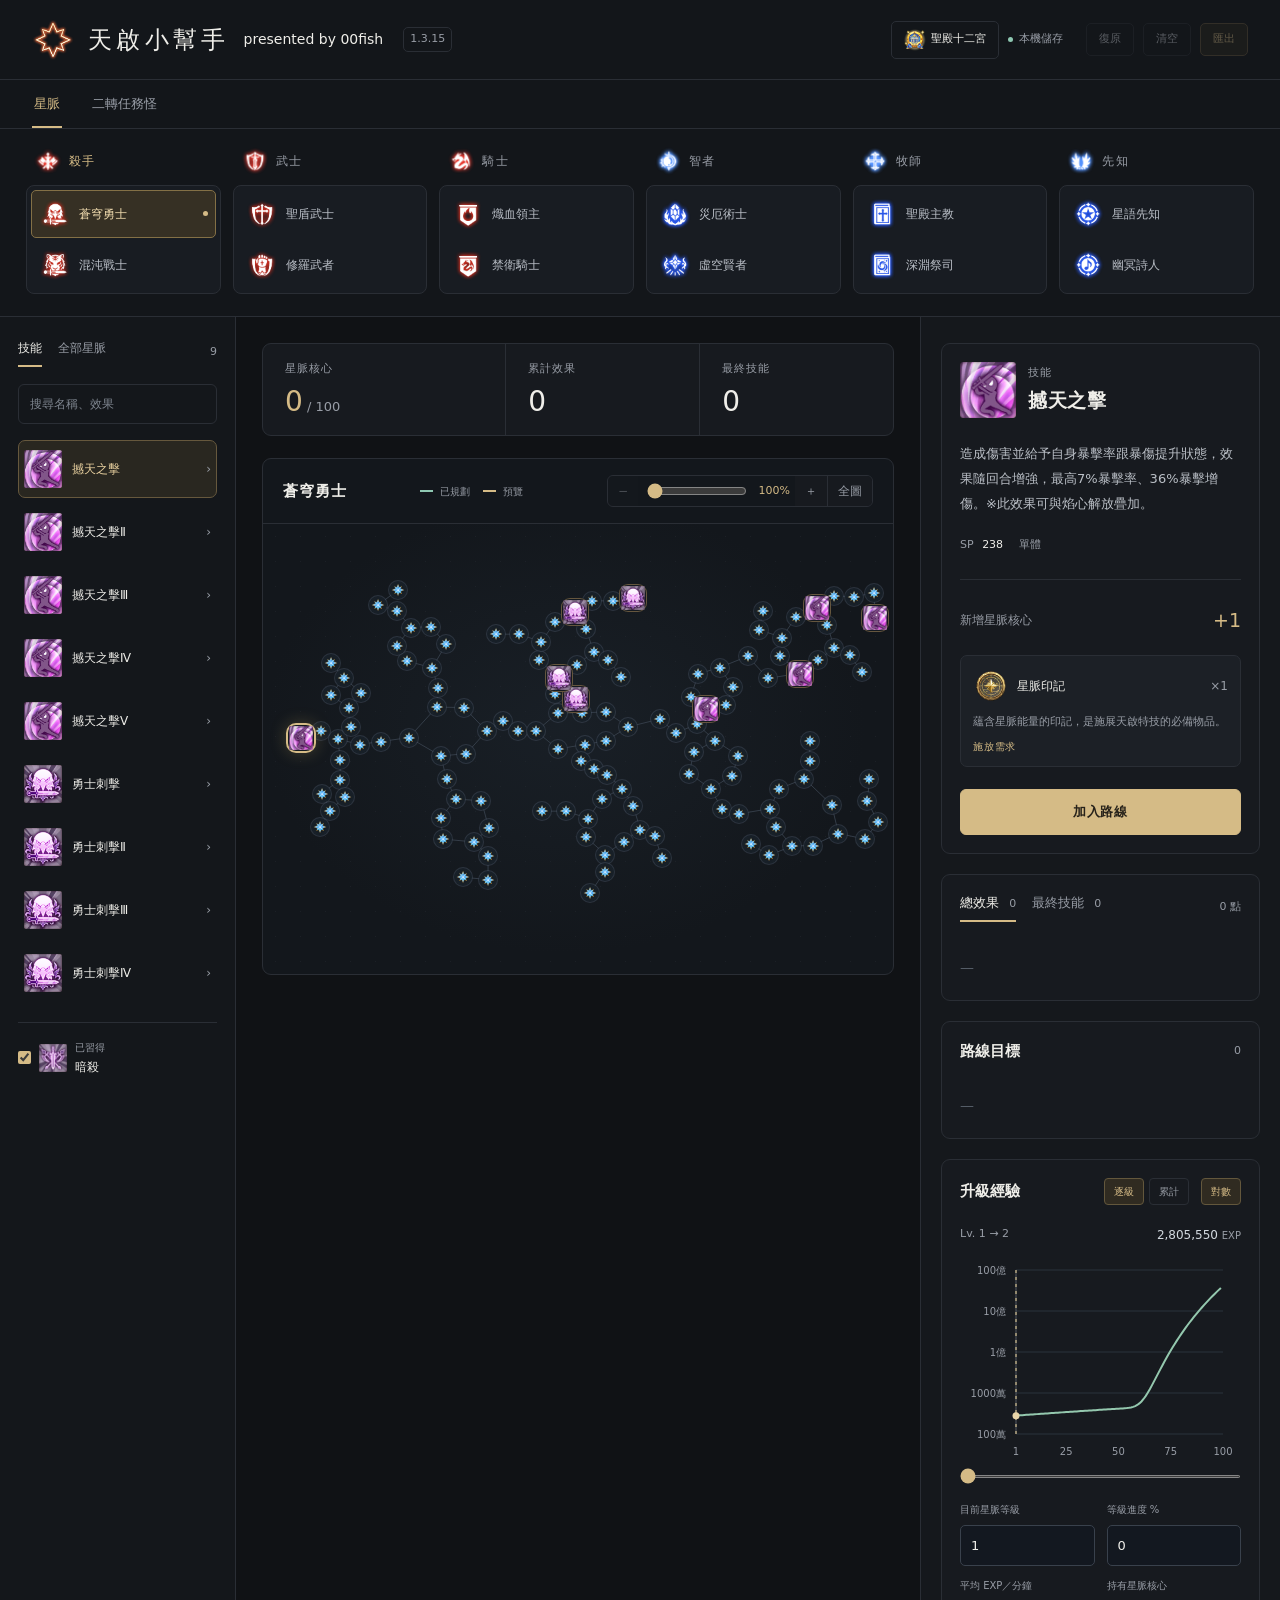
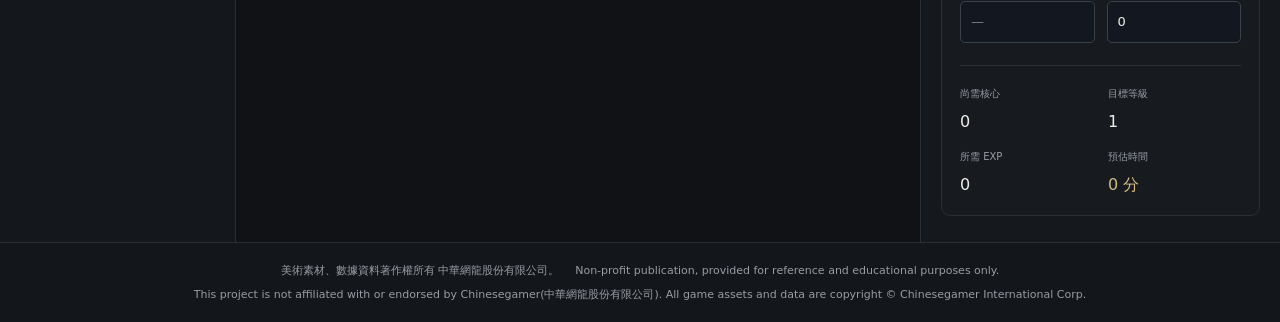
==== commit 0f7a98b3: "shortcut" ====
--- a/docs/index.html
+++ b/docs/index.html
@@ -21,6 +21,6 @@
 <meta name="twitter:description" content="飄流幻境 Re: 星之方舟 星脈路線規劃、最終技能及升級時間估算，並收錄二轉任務怪物資料。">
 <meta name="twitter:image" content="https://fukingbus.github.io/star/og.png">
 <meta name="twitter:image:alt" content="飄流幻境 Re: 星之方舟 天啟小幫手：星脈圖錄、路線成本與二轉任務">
-  <script type="module" crossorigin src="./assets/index-Cc6DTEld.js"></script>
-  <link rel="stylesheet" crossorigin href="./assets/index-DiE6xvMc.css">
+  <script type="module" crossorigin src="./assets/index-Bx-CTqxS.js"></script>
+  <link rel="stylesheet" crossorigin href="./assets/index-Vflb9Jzg.css">
 </head><body><div class="app-root"></div></body></html>
--- a/docs/assets/index-Vflb9Jzg.css
+++ b/docs/assets/index-Vflb9Jzg.css
@@ -0,0 +1,2 @@
+/*! tailwindcss v4.2.1 | MIT License | https://tailwindcss.com */
+@layer theme{:root,:host{--font-sans:ui-sans-serif, system-ui, sans-serif, "Apple Color Emoji", "Segoe UI Emoji", "Segoe UI Symbol", "Noto Color Emoji";--font-mono:ui-monospace, SFMono-Regular, Menlo, Monaco, Consolas, "Liberation Mono", "Courier New", monospace;--spacing:.25rem;--default-font-family:var(--font-sans);--default-mono-font-family:var(--font-mono)}}@layer base{*,:after,:before{box-sizing:border-box;border:0 solid;margin:0;padding:0}::backdrop{box-sizing:border-box;border:0 solid;margin:0;padding:0}::file-selector-button{box-sizing:border-box;border:0 solid;margin:0;padding:0}html,:host{-webkit-text-size-adjust:100%;tab-size:4;line-height:1.5;font-family:var(--default-font-family,ui-sans-serif, system-ui, sans-serif, "Apple Color Emoji", "Segoe UI Emoji", "Segoe UI Symbol", "Noto Color Emoji");font-feature-settings:var(--default-font-feature-settings,normal);font-variation-settings:var(--default-font-variation-settings,normal);-webkit-tap-highlight-color:transparent}hr{height:0;color:inherit;border-top-width:1px}abbr:where([title]){-webkit-text-decoration:underline dotted;text-decoration:underline dotted}h1,h2,h3,h4,h5,h6{font-size:inherit;font-weight:inherit}a{color:inherit;-webkit-text-decoration:inherit;-webkit-text-decoration:inherit;-webkit-text-decoration:inherit;-webkit-text-decoration:inherit;text-decoration:inherit}b,strong{font-weight:bolder}code,kbd,samp,pre{font-family:var(--default-mono-font-family,ui-monospace, SFMono-Regular, Menlo, Monaco, Consolas, "Liberation Mono", "Courier New", monospace);font-feature-settings:var(--default-mono-font-feature-settings,normal);font-variation-settings:var(--default-mono-font-variation-settings,normal);font-size:1em}small{font-size:80%}sub,sup{vertical-align:baseline;font-size:75%;line-height:0;position:relative}sub{bottom:-.25em}sup{top:-.5em}table{text-indent:0;border-color:inherit;border-collapse:collapse}:-moz-focusring{outline:auto}progress{vertical-align:baseline}summary{display:list-item}ol,ul,menu{list-style:none}img,svg,video,canvas,audio,iframe,embed,object{vertical-align:middle;display:block}img,video{max-width:100%;height:auto}button,input,select,optgroup,textarea{font:inherit;font-feature-settings:inherit;font-variation-settings:inherit;letter-spacing:inherit;color:inherit;opacity:1;background-color:#0000;border-radius:0}::file-selector-button{font:inherit;font-feature-settings:inherit;font-variation-settings:inherit;letter-spacing:inherit;color:inherit;opacity:1;background-color:#0000;border-radius:0}:where(select:is([multiple],[size])) optgroup{font-weight:bolder}:where(select:is([multiple],[size])) optgroup option{padding-inline-start:20px}::file-selector-button{margin-inline-end:4px}::placeholder{opacity:1}@supports (not ((-webkit-appearance:-apple-pay-button))) or (contain-intrinsic-size:1px){::placeholder{color:currentColor}@supports (color:color-mix(in lab, red, red)){::placeholder{color:color-mix(in oklab, currentcolor 50%, transparent)}}}textarea{resize:vertical}::-webkit-search-decoration{-webkit-appearance:none}::-webkit-date-and-time-value{min-height:1lh;text-align:inherit}::-webkit-datetime-edit{display:inline-flex}::-webkit-datetime-edit-fields-wrapper{padding:0}::-webkit-datetime-edit{padding-block:0}::-webkit-datetime-edit-year-field{padding-block:0}::-webkit-datetime-edit-month-field{padding-block:0}::-webkit-datetime-edit-day-field{padding-block:0}::-webkit-datetime-edit-hour-field{padding-block:0}::-webkit-datetime-edit-minute-field{padding-block:0}::-webkit-datetime-edit-second-field{padding-block:0}::-webkit-datetime-edit-millisecond-field{padding-block:0}::-webkit-datetime-edit-meridiem-field{padding-block:0}::-webkit-calendar-picker-indicator{line-height:1}:-moz-ui-invalid{box-shadow:none}button,input:where([type=button],[type=reset],[type=submit]){appearance:button}::file-selector-button{appearance:button}::-webkit-inner-spin-button{height:auto}::-webkit-outer-spin-button{height:auto}[hidden]:where(:not([hidden=until-found])){display:none!important}}@layer components;@layer utilities{.collapse{visibility:collapse}.visible{visibility:visible}.sr-only{clip-path:inset(50%);white-space:nowrap;border-width:0;width:1px;height:1px;margin:-1px;padding:0;position:absolute;overflow:hidden}.absolute{position:absolute}.relative{position:relative}.static{position:static}.start{inset-inline-start:var(--spacing)}.end{inset-inline-end:var(--spacing)}.block{display:block}.contents{display:contents}.hidden{display:none}.table{display:table}.resize{resize:both}}:root{--lightningcss-light: ;--lightningcss-dark:initial;color-scheme:dark;--bg:#101215;--panel:#171a1f;--soft:#1d2128;--line:#2a2e35;--text:#efeee9;--muted:#989da6;--gold:#d5bb86;--green:#8ec8b2}*{box-sizing:border-box}body{background:var(--bg);color:var(--text);-webkit-font-smoothing:antialiased;margin:0;font-family:Inter,Noto Sans TC,Microsoft JhengHei,system-ui,sans-serif;font-size:14px}button,input,select{font:inherit}button{cursor:pointer;color:inherit}button:disabled{cursor:default;opacity:.4}button:focus-visible,input:focus-visible,select:focus-visible{outline:2px solid var(--gold);outline-offset:3px}h1,h2,p{margin:0}h2{font-size:15px;font-weight:600}button{transition:background .16s,border-color .16s,color .16s}button:hover{filter:brightness(1.13)}.game-icon{object-fit:contain;-webkit-user-select:none;user-select:none;flex:none;display:block}.topbar{border-bottom:1px solid var(--line);background:#13161a;justify-content:space-between;align-items:center;height:80px;padding:0 32px;display:flex}.brand{align-items:center;gap:14px;display:flex}.brand h1{letter-spacing:.18em;font-size:24px;font-weight:500}.version{color:var(--muted);border:1px solid var(--line);border-radius:5px;margin-left:6px;padding:3px 6px;font-size:11px}.top-actions{color:var(--muted);align-items:center;gap:9px;font-size:12px;display:flex}.status-dot{background:var(--green);border-radius:50%;width:5px;height:5px}.workspace{grid-template-columns:236px minmax(0,1fr) 298px;min-height:calc(100dvh - 80px);display:grid}.library{border-right:1px solid var(--line);background:#14171b;padding:26px 18px}.field-label{letter-spacing:.1em;color:var(--muted);gap:10px;font-size:11px;display:grid}select{background:var(--soft);width:100%;color:var(--text);letter-spacing:.05em;border:1px solid #353b44;border-radius:7px;padding:12px;font-size:15px}.section-title{justify-content:space-between;align-items:center;gap:12px;display:flex}.section-title>span{color:var(--muted);font-variant-numeric:tabular-nums;font-size:11px}.library>.section-title{margin:30px 0 16px}.search{border:1px solid var(--line);width:100%;color:var(--text);background:0 0;border-radius:6px;padding:10px 11px;font-size:12px}.search::placeholder{color:#7e858f}.skill-list{flex-direction:column;gap:5px;margin-top:16px;display:flex}.skill-row{text-align:left;background:0 0;border:1px solid #0000;border-radius:7px;align-items:center;gap:10px;width:100%;min-height:57px;padding:9px 5px;font-size:12px;display:flex}.skill-row.active{color:#ead2a0;background:#292720;border-color:#66583d}.skill-row:hover{background:var(--soft)}.row-arrow{color:var(--muted);margin-left:auto}.center{min-width:0;padding:26px}.metrics{border:1px solid var(--line);background:var(--panel);border-radius:9px;grid-template-columns:1.25fr 1fr 1fr;gap:0;margin-bottom:22px;display:grid}.metrics>div{flex-direction:column;gap:9px;padding:17px 22px;display:flex}.metrics>div+div{border-left:1px solid var(--line)}.metrics span{letter-spacing:.08em;color:var(--muted);font-size:11px}.metrics strong{font-variant-numeric:tabular-nums;font-size:28px;font-weight:500;line-height:1.15}.metrics small{color:var(--muted);font-size:13px;font-weight:400}.metrics>div:first-child strong{color:var(--gold)}.map-panel{border:1px solid var(--line);background:#13171c;border-radius:9px;overflow:hidden}.map-heading{border-bottom:1px solid var(--line);justify-content:space-between;align-items:center;gap:12px;padding:16px 20px;display:flex}.map-heading h2{letter-spacing:.07em}.zoom{border:1px solid var(--line);border-radius:6px;display:flex;overflow:hidden}.zoom button{background:var(--panel);color:var(--muted);border:0;min-height:30px;padding:5px 10px;font-size:12px}.zoom button+button{border-left:1px solid var(--line)}.map-scroll{scrollbar-color:#40454e transparent;scrollbar-width:thin;max-height:590px;overflow:auto}.star-map{background-image:radial-gradient(at 48% 45%,#25303b55,#0000 65%),radial-gradient(#444b552e .7px,#0000 .7px);background-size:auto,25px 25px;position:relative}.star-map canvas{pointer-events:none;position:absolute;inset:0}.star{z-index:1;background:#182028;border:0;border-radius:50%;place-items:center;width:24px;height:24px;padding:0;display:grid;position:absolute;transform:translate(-50%,-50%);box-shadow:0 0 0 1px #48526477}.star.skill-star{z-index:2;background:#141920;border-radius:8px;width:35px;height:35px;box-shadow:0 0 0 1px #65563e}.star.focused{box-shadow:0 0 0 2px var(--gold),0 0 18px #d9bb6655;z-index:3}.star:hover{z-index:4;box-shadow:0 0 0 2px #c4c9ce}.result-panel{border:1px solid var(--line);background:var(--panel);border-radius:9px;margin-top:22px;padding:22px}.empty-value{color:#545c66;padding:20px 0 4px}.inspector{border-left:1px solid var(--line);background:#15181c;padding:30px 23px}.detail-title{align-items:center;gap:12px;display:flex}.detail-title h2{letter-spacing:.03em;font-size:19px;line-height:1.5}.eyebrow{color:var(--muted);letter-spacing:.08em;margin-bottom:5px;font-size:11px;display:block}.description{color:#bbc0c7;white-space:pre-line;margin-top:23px;font-size:13px;line-height:1.95}.skill-meta{color:var(--muted);gap:16px;margin-top:20px;font-size:11px;display:flex}.skill-meta b{color:var(--text);margin-left:5px;font-weight:400}.detail-divider{background:var(--line);height:1px;margin:26px 0}.cost-line{color:var(--muted);justify-content:space-between;align-items:center;font-size:12px;display:flex}.cost-line strong{color:var(--gold);font-size:19px;font-weight:500}.item-detail{border:1px solid var(--line);background:#1c2026;border-radius:7px;margin-top:20px;padding:12px}.item-detail>div{align-items:center;gap:8px;font-size:12px;display:flex}.item-detail strong{font-weight:500}.item-detail>div>span{color:var(--muted);margin-left:auto}.item-detail p{color:var(--muted);margin:8px 0;font-size:11px;line-height:1.8}.item-detail .eyebrow{color:var(--gold);margin-bottom:0;font-size:10px}.primary-button{background:var(--gold);border:1px solid var(--gold);color:#27221a;letter-spacing:.06em;border-radius:6px;width:100%;margin-top:22px;padding:12px;font-size:13px;font-weight:600}@media (min-width:1600px){.workspace{grid-template-columns:260px minmax(0,1fr) 330px}.center{padding:30px}.map-scroll{max-height:650px}.inspector{padding:32px}}@media (max-width:1120px){.workspace{grid-template-columns:205px minmax(0,1fr)}.inspector{border-top:1px solid var(--line);border-left:0;grid-column:2}.library{grid-row:1/3}.center{padding:20px}.map-scroll{max-height:510px}}@media (max-width:680px){.topbar{height:66px;padding:0 17px}.brand{gap:9px}.brand h1{font-size:21px}.top-actions{font-size:11px}.version{margin-left:0}.workspace{display:block}.library{border-right:0;border-bottom:1px solid var(--line);padding:17px}.library>.section-title{margin:17px 0 12px}.skill-list{scrollbar-width:thin;flex-direction:row;margin-top:12px;overflow:auto}.skill-row{min-width:155px;min-height:48px}.skill-row .game-icon{width:30px;height:30px}.row-arrow{display:none}.center{padding:16px}.metrics>div{padding:15px 13px}.metrics strong{font-size:25px}.metrics small{font-size:11px}.map-heading{padding:13px}.map-heading h2{font-size:14px}.inspector{padding:23px 20px}.result-panel{padding:19px}}@media (prefers-reduced-motion:reduce){*{scroll-behavior:auto!important;transition:none!important}}.map-heading{flex-wrap:wrap}.zoom{align-items:center;max-width:100%;margin-left:auto;overflow:visible}.zoom input{width:100px;min-width:48px;height:30px;accent-color:var(--gold);cursor:pointer;margin:0 9px}.zoom output{min-width:39px;color:var(--gold);font-variant-numeric:tabular-nums;text-align:right;padding-right:5px;font-size:11px}.zoom button{flex:none}.zoom button:first-child{border-radius:5px 0 0 5px}.zoom button:last-child{border-radius:0 5px 5px 0}.branch-option>.game-icon{flex:none}.item-detail>div>.game-icon{margin-left:0}@media (max-width:420px){.zoom{width:100%}.zoom input{flex:1;width:0}}.job-picker{border-bottom:1px solid var(--line);background:#13161a;grid-template-columns:repeat(6,minmax(0,1fr));gap:12px;padding:18px 26px 22px;display:grid}.job-family{min-width:0}.job-family-heading{color:var(--muted);align-items:center;gap:7px;padding:0 8px 10px;display:flex}.job-family-heading h2{letter-spacing:.1em;font-size:12px;font-weight:400}.job-branches{border:1px solid var(--line);background:#181c22;border-radius:8px;padding:4px}.job-choice{text-align:left;color:#bbc0c8;background:0 0;border:1px solid #0000;border-radius:5px;grid-template-columns:34px minmax(0,1fr) 6px;align-items:center;gap:7px;width:100%;min-height:46px;padding:6px;font-size:12px;display:grid}.job-choice+.job-choice{margin-top:3px}.job-choice:hover{background:#242a32}.job-choice.selected-job{color:#f2ddb0;background:#363024;border-color:#837046}.job-indicator{background:0 0;border-radius:50%;width:5px;height:5px}.selected-job .job-indicator{background:var(--gold)}.selected-family .job-family-heading{color:var(--gold)}.workspace{min-height:calc(100dvh -264px)}.library{padding-top:22px}.library-tabs{align-items:center;gap:16px;margin-bottom:17px;display:flex}.library-tabs button,.result-tabs button{color:var(--muted);background:0 0;border:0;border-bottom:2px solid #0000;padding:0 0 8px;font-size:12px}.library-tabs button[aria-pressed=true],.result-tabs button[aria-pressed=true]{color:var(--text);border-bottom-color:var(--gold)}.library-tabs>span{color:var(--muted);margin-left:auto;font-size:11px}.skill-list{max-height:calc(100dvh -400px);scrollbar-width:thin;scrollbar-color:#343c46 transparent;min-height:200px;overflow-y:auto}.row-name{flex:1}.row-name small{color:var(--muted);margin-top:4px;font-size:10px;display:block}.skill-row.in-route .row-arrow{color:var(--green)}.seed-toggle{border-top:1px solid var(--line);cursor:pointer;align-items:center;gap:8px;margin-top:20px;padding-top:17px;font-size:12px;display:flex}.seed-toggle input{accent-color:var(--gold)}.seed-toggle small{color:var(--muted);margin-bottom:3px;font-size:10px;display:block}.quiet-button,.export-button{border:1px solid var(--line);color:#c2c6ce;background:0 0;border-radius:5px;min-height:33px;padding:7px 12px;font-size:11px}.export-button{color:var(--gold);background:#28251e;border-color:#61533b}.save-state{align-items:center;gap:6px;margin-right:14px;font-size:11px;display:flex}.unsaved .status-dot{background:#dca782}.sr-only{clip:rect(0,0,0,0);white-space:nowrap;border:0;width:1px;height:1px;margin:-1px;padding:0;position:absolute;overflow:hidden}.map-legend{color:var(--muted);align-items:center;gap:7px;margin-left:auto;margin-right:12px;font-size:10px;display:flex}.map-legend>span{width:13px;height:2px;display:inline-block}.map-legend>span:nth-of-type(2){margin-left:6px}.legend-planned{background:var(--green)}.legend-preview{background:var(--gold)}.star.planned{box-shadow:0 0 0 1.5px var(--green);background:#213c36}.star.focused{box-shadow:0 0 0 2px var(--gold),0 0 18px #d9bb6655}.star.dimmed{opacity:.16}.star.focused.dimmed{opacity:1}.map-scroll{cursor:grab;touch-action:pan-x pan-y}.map-scroll:active{cursor:grabbing}.result-heading{justify-content:space-between;align-items:center;gap:12px;display:flex}.result-tabs{gap:22px;display:flex}.result-tabs button{font-size:13px}.result-tabs span{color:var(--muted);margin-left:6px;font-size:11px}.result-count{color:var(--muted);font-size:11px}.effect-grid{grid-template-columns:repeat(3,minmax(0,1fr));gap:2px 22px;margin-top:15px;display:grid}.effect-total{border-bottom:1px solid #292f37;justify-content:space-between;align-items:center;gap:10px;padding:12px 0;display:flex}.effect-total>span{color:#adb5bf;font-size:12px}.effect-total strong{color:var(--green);white-space:nowrap;font-size:17px;font-weight:500}.effect-total small{margin-left:2px;font-size:11px}.reward-results{grid-template-columns:repeat(2,minmax(0,1fr));gap:14px;margin-top:17px;display:grid}.reward-result{border:1px solid var(--line);background:#1b2027;border-radius:7px;padding:14px}.reward-title{text-align:left;background:0 0;border:0;align-items:center;gap:10px;width:100%;padding:0;display:flex}.reward-title strong{flex:1;font-size:13px;font-weight:500}.reward-title>span{color:var(--muted);font-size:10px}.reward-result>p{color:#adb5bf;white-space:pre-line;margin-top:14px;font-size:12px;line-height:1.9}.reward-foot{color:var(--muted);justify-content:space-between;align-items:center;gap:10px;margin-top:13px;font-size:10px;display:flex}.reward-foot>span{align-items:center;gap:4px;display:flex}.upgrade-line{color:var(--muted);justify-content:space-between;margin-top:18px;font-size:11px;display:flex}.upgrade-line strong{color:#c8cdd2;font-weight:400}.remove-button{color:var(--gold);background:0 0;border-color:#61533b}.branch-section{margin-top:23px}.text-button{border:1px solid var(--line);color:var(--muted);background:0 0;border-radius:4px;padding:4px 7px;font-size:10px}.text-button[aria-pressed=true]{color:var(--gold);border-color:#63543c}.branch-option{text-align:left;border:1px solid var(--line);background:#1a1f26;border-radius:6px;align-items:center;gap:7px;width:100%;margin-top:9px;padding:10px 7px;font-size:11px;display:flex}.branch-option>span{flex:1}.branch-option small{color:var(--muted);margin-top:3px;font-size:10px;font-weight:400;display:block}.branch-option>strong{text-align:right;color:var(--gold);font-weight:500}.branch-option.chosen{background:#2c291f;border-color:#85734e}.target-list{margin-top:12px}.target-row{border-bottom:1px solid #252c34;align-items:center;gap:5px;padding:8px 0;display:flex}.target-row>button:first-child{text-align:left;background:0 0;border:0;flex:1;align-items:center;gap:8px;padding:0;font-size:12px;display:flex}.remove-target{color:var(--muted);background:0 0;border:0;width:32px;height:32px;font-size:18px}.route-order{border-top:1px solid var(--line);color:var(--muted);margin-top:20px;padding-top:17px;font-size:11px}.route-order summary{cursor:pointer}.route-order summary span{float:right}.route-order ol{scrollbar-width:thin;max-height:360px;margin:15px 0 0;padding-left:22px;overflow:auto}.route-order li{padding:5px 0;font-size:10px}.route-order button{text-align:left;color:#bbc3cd;background:0 0;border:0;align-items:center;gap:7px;font-size:11px;display:flex}.plan-warning,.inline-warning{color:#e5af87;font-size:12px;line-height:1.6}.plan-warning{background:#36281f;border:1px solid #68472d;border-radius:6px;margin-top:-9px;margin-bottom:15px;padding:12px 15px}.inline-warning{margin-top:14px}.invalid-plan .metrics strong,.metrics.invalid-plan>div:first-child strong{color:#e5af87}.experience-panel{border:1px solid var(--line);background:var(--panel);border-radius:9px;margin-top:22px;padding:22px}.chart-controls{gap:5px;display:flex}.chart-controls button{border:1px solid var(--line);color:var(--muted);background:0 0;border-radius:4px;padding:5px 9px;font-size:10px}.chart-controls button[aria-pressed=true]{color:var(--gold);background:#302b21;border-color:#63573c}.chart-controls button:last-child{margin-left:7px}.chart-caption{color:var(--muted);justify-content:space-between;gap:10px;margin-top:21px;font-size:11px;display:flex}.chart-caption strong{color:#d2d9df;font-size:12px;font-weight:400}.chart-caption small{color:var(--muted);font-size:10px}.exp-chart{min-width:0;margin-top:4px;overflow:hidden}.exp-chart canvas{max-width:100%;display:block}.chart-slider{width:100%;accent-color:var(--gold);height:3px;margin:7px 0 24px;display:block}.calculator-fields{grid-template-columns:repeat(4,minmax(0,1fr));gap:12px;display:grid}.calculator-fields label{color:var(--muted);gap:8px;font-size:10px;display:grid}.calculator-fields input{width:100%;min-width:0;color:var(--text);background:#131820;border:1px solid #39414c;border-radius:5px;padding:10px;font-size:13px}.eta-results{border-top:1px solid var(--line);grid-template-columns:.7fr .7fr 1.5fr 1.4fr;gap:15px;margin-top:22px;padding-top:20px;display:grid}.eta-results>div{flex-direction:column;gap:9px;display:flex}.eta-results span{color:var(--muted);font-size:10px}.eta-results strong{font-variant-numeric:tabular-nums;font-size:16px;font-weight:500;line-height:1.5}.eta-time strong{color:var(--gold)}@media (max-width:1200px){.job-picker{gap:8px;padding:16px 20px}.job-choice{grid-template-columns:28px minmax(0,1fr) 4px;gap:5px;padding:5px;font-size:11px}.job-choice .game-icon{width:28px;height:28px}.reward-results{grid-template-columns:1fr}.effect-grid{grid-template-columns:repeat(2,minmax(0,1fr))}.map-legend{display:none}}@media (max-width:900px){.job-picker{grid-template-columns:repeat(3,minmax(0,1fr));gap:14px}.job-family-heading{padding-bottom:5px}.job-branches{gap:5px;display:flex}.job-choice{text-align:center;flex-direction:column;gap:5px;padding:7px 3px;display:flex}.job-choice+.job-choice{margin-top:0}.job-indicator{display:none}.job-choice .game-icon{width:32px;height:32px}.calculator-fields{grid-template-columns:repeat(2,minmax(0,1fr))}.eta-results{grid-template-columns:1fr 1fr}.skill-list{max-height:480px}.experience-panel{padding:18px}}@media (max-width:680px){.job-picker{gap:12px 8px;padding:14px 16px}.top-actions{gap:5px}.save-state{display:none}.quiet-button,.export-button{padding:6px 8px}.library-tabs{margin-bottom:12px}.skill-list{min-height:0;max-height:none;overflow:auto hidden}.seed-toggle{margin-top:12px;padding-top:12px}.seed-toggle small{margin-right:5px;display:inline}.seed-toggle .game-icon{width:23px;height:23px}.effect-grid{gap:0 17px}.result-tabs{gap:16px}.result-tabs button{font-size:12px}.result-panel{padding:17px}.job-family-heading h2,.job-choice{font-size:11px}.job-choice .game-icon{width:29px;height:29px}.job-branches{gap:0;padding:2px}.map-legend{display:none}.eta-results strong{font-size:17px}.inspector{border-top:1px solid var(--line)}.experience-panel{margin-top:16px}.topbar .game-icon{width:32px;height:32px}}.workspace{grid-template-columns:236px minmax(0,1fr) 360px}.inspector{flex-direction:column;gap:20px;min-width:0;padding:26px 20px;display:flex}.selected-node-panel,.targets-panel{border:1px solid var(--line);background:var(--panel);border-radius:9px}.inspector>section{min-width:0;margin:0;padding:18px}.inspector .effect-grid,.inspector .calculator-fields,.inspector .eta-results{grid-template-columns:repeat(2,minmax(0,1fr))}.inspector .reward-results{grid-template-columns:minmax(0,1fr)}.inspector .result-heading{flex-wrap:wrap;gap:8px}.inspector .result-tabs{gap:16px}.inspector .result-count{white-space:nowrap}@media (min-width:1600px){.workspace{grid-template-columns:260px minmax(0,1fr) 400px}}@media (max-width:1120px){.workspace{grid-template-columns:205px minmax(0,1fr)}.inspector{padding:20px}}@media (max-width:680px){.inspector{gap:16px;padding:16px}.inspector>section{padding:17px}}.viewer-pane[hidden],.top-actions[hidden]{display:none}.site-footer{border-top:1px solid var(--line);color:var(--muted);text-align:center;background:#13161a;flex-wrap:wrap;justify-content:center;gap:4px 16px;padding:18px 24px;font-size:11px;line-height:1.8;display:flex}.site-footer p{margin:0}.viewer-tabs{border-bottom:1px solid var(--line);background:#13161a;gap:28px;min-height:48px;padding:0 32px;display:flex}.viewer-tabs button{color:var(--muted);background:0 0;border:0;border-bottom:2px solid #0000;padding:14px 2px 12px;font-size:13px}.viewer-tabs button[aria-pressed=true]{border-bottom-color:var(--gold);color:var(--gold)}.battle-guide{max-width:1580px;margin:0 auto;padding:30px 32px 64px}.guide-heading{justify-content:space-between;align-items:center;gap:20px;margin-bottom:26px;display:flex}.guide-heading h2{letter-spacing:.09em;font-size:25px;font-weight:500}.guide-heading .eyebrow{margin-bottom:9px}.guide-location{color:var(--muted);font-size:12px}.guide-location>span{color:#505965;margin:0 9px}.mission-timeline{border-top:1px solid var(--line);border-bottom:1px solid var(--line);background:linear-gradient(90deg,#0000,#171b20 10% 90%,#0000);margin:0 -8px 32px}.timeline-window{scrollbar-width:thin;scrollbar-color:#3c424b transparent;padding:22px 8px 24px;overflow-x:auto}.timeline-track{align-items:flex-end;gap:30px;min-width:1120px;display:flex;position:relative}.timeline-track:before{content:"";border-top:1px dashed #49515c;height:0;position:absolute;inset:auto 0 32px}.timeline-context{min-width:100px;color:var(--muted);flex-direction:column;flex:1;justify-content:center;align-self:stretch;align-items:center;gap:15px;padding-top:47px;font-size:11px;display:flex;position:relative}.timeline-dot{background:var(--bg);border:1px solid #626c78;border-radius:50%;width:8px;height:8px;box-shadow:0 0 0 7px #13171c}.timeline-chapter{flex:none;position:relative}.consecutive-chapter{flex:4}.final-chapter{flex:1.25}.chapter-heading{white-space:nowrap;color:#c4c9d0;justify-content:space-between;align-items:center;gap:8px;margin-bottom:14px;font-size:11px;display:flex}.chapter-heading small{color:var(--muted);font-size:10px}.final-chapter .chapter-heading{flex-direction:column;align-items:flex-start;gap:5px;margin-bottom:9px}.timeline-chapter ol{grid-template-columns:repeat(4,minmax(0,1fr));gap:9px;margin:0;padding:0;list-style:none;display:grid}.timeline-battle{text-align:left;white-space:nowrap;background:#171c23;border:1px solid #363e49;border-radius:7px;align-items:center;gap:8px;width:100%;min-height:68px;padding:8px 10px;display:flex}.timeline-battle[aria-pressed=true]{border-color:var(--gold);background:#2a2922}.timeline-battle>span:last-child{flex-direction:column;gap:5px;display:flex}.timeline-battle small{color:var(--muted);font-size:10px}.timeline-battle strong{font-size:12px;font-weight:500}.battle-portrait{flex:none;justify-content:center;align-items:center;width:52px;height:52px;display:flex}.four-beasts{grid-template-columns:repeat(2,26px);gap:0;display:grid}.battle-workspace{grid-template-columns:minmax(0,1fr) 318px;align-items:start;gap:26px;display:grid}.battle-list{flex-direction:column;gap:24px;min-width:0;display:flex}.battle-card{border:1px solid var(--line);background:var(--panel);border-radius:9px;min-width:0;scroll-margin-top:24px}.battle-card.active-battle{border-color:#6d614a}.battle-card:focus-visible{outline:2px solid var(--gold);outline-offset:4px}.battle-card-heading{border-bottom:1px solid var(--line);justify-content:space-between;align-items:center;gap:18px;padding:22px 24px 18px;display:flex}.battle-name{align-items:center;gap:14px;display:flex}.battle-name h3{letter-spacing:.04em;margin:0;font-size:20px;font-weight:500}.battle-speed{text-align:right;font-variant-numeric:tabular-nums;grid-template-columns:auto auto;gap:3px 14px;display:grid}.battle-speed>span{color:var(--muted);text-align:left;flex-direction:column;align-self:center;gap:5px;font-size:11px;display:flex}.battle-speed strong{color:var(--gold);letter-spacing:.02em;font-size:30px;font-weight:500}.battle-speed small{color:var(--muted);font-size:10px}.battle-speed>small{grid-column:2}.battle-roster-heading{justify-content:space-between;align-items:center;gap:12px;padding:18px 24px 10px;display:flex}.battle-roster-heading h4{margin:0;font-size:12px;font-weight:500}.battle-roster{border-collapse:collapse;table-layout:fixed;text-align:center;width:calc(100% - 48px);margin:0 24px 20px}.battle-roster td{vertical-align:middle;background:linear-gradient(90deg,#0000,#1b2027 50%,#0000);border-bottom:1px solid #2c323b;padding:0}.battle-roster td+td{border-left:1px solid #2c323b}.battle-roster tbody tr:last-child td{border-bottom:0}.battle-position{justify-content:center;align-items:center;min-height:94px;padding:24px 12px 12px;display:flex;position:relative}.position-number{color:#707b89;font-variant-numeric:tabular-nums;font-size:10px;position:absolute;top:8px;left:10px}.reinforcement-chain{justify-content:center;align-items:center;gap:0;width:100%;max-width:232px;margin:0;padding:0;list-style:none;display:flex}.reinforcement-chain>li{flex:0 78px;justify-content:center;align-items:center;min-width:0;display:flex}.reinforcement-arrow{color:#8a7957;flex:none;margin:0 4px;font-size:14px;line-height:1}.reinforcement-chain .monster-entry{flex:1;min-width:0;max-width:62px;display:flex}.reinforcement-chain .monster-button{aspect-ratio:62/56;width:100%;height:auto;min-height:30px;padding:2px}.reinforcement-chain .monster-button>.game-icon{aspect-ratio:1;width:80%!important;height:auto!important}.monster-entry{vertical-align:middle;display:inline-flex;position:relative}.monster-button{background:#14191f;border:1px solid #0000;border-radius:6px;justify-content:center;align-items:center;width:62px;height:56px;padding:2px 8px;display:flex;position:relative}.monster-button:hover{border-color:#66717e}.monster-button[aria-pressed=true]{border-color:var(--gold);background:#292922;box-shadow:0 0 0 1px #d5bb8626}.monster-element{background:#13171de8;border-radius:50%;padding:1px;position:absolute;bottom:1px;right:0}.no-monster{color:#424a54;font-size:12px}.monster-tooltip{z-index:10;text-align:left;cursor:default;background:#0c1016;border:1px solid #4e5966;border-radius:7px;width:176px;padding:12px 14px;display:none;position:absolute;bottom:calc(100% + 6px);left:50%;transform:translate(-50%);box-shadow:0 8px 24px #0008}.monster-tooltip:after{content:"";height:8px;position:absolute;top:100%;left:0;right:0}.monster-entry:hover:not(.tooltip-dismissed)>.monster-tooltip,.monster-entry:focus-within:not(.tooltip-dismissed)>.monster-tooltip{flex-direction:column;gap:5px;display:flex}.monster-tooltip strong{color:var(--text);font-size:12px;font-weight:500}.monster-tooltip>span{color:var(--muted);justify-content:space-between;gap:12px;font-size:11px;display:flex}.monster-tooltip b{font-variant-numeric:tabular-nums;color:var(--text);font-weight:400}.battle-roster td:first-child .monster-tooltip{left:0;transform:none}.battle-roster td:last-child .monster-tooltip{left:auto;right:0;transform:none}.monster-inspector{overscroll-behavior-y:contain;scrollbar-width:thin;min-width:0;max-height:calc(100dvh - 48px);position:sticky;top:24px;overflow-y:auto}.monster-detail{border:1px solid var(--line);background:#181d24;border-radius:9px;padding:23px}.monster-detail-heading{justify-content:space-between;align-items:flex-start;gap:8px;display:flex}.monster-detail-heading .eyebrow{letter-spacing:0;font-size:10px;line-height:1.8}.monster-portrait{background:radial-gradient(#41474440,#0000 70%);justify-content:center;align-items:center;min-height:192px;margin:16px 0 18px;display:flex}.monster-name{justify-content:space-between;align-items:center;gap:8px;display:flex}.monster-name h3{letter-spacing:.03em;margin:0;font-size:21px;font-weight:500}.monster-name>span{color:var(--muted);white-space:nowrap;font-size:10px}.monster-affinity{color:#bbc3cc;align-items:center;gap:8px;margin-top:12px;font-size:12px;display:flex}.monster-stats{border-top:1px solid var(--line);font-variant-numeric:tabular-nums;grid-template-columns:1fr 1fr;gap:20px;margin:24px 0 0;padding-top:20px;display:grid}.monster-stats dt{color:var(--muted);letter-spacing:.08em;font-size:11px}.monster-stats dd{margin:7px 0 0;font-size:23px;font-weight:500}.monster-spd{border-top:1px solid var(--line);grid-column:1/-1;justify-content:space-between;align-items:center;padding-top:17px;display:flex}.monster-spd dd{color:var(--gold);margin:0}.monster-skills{border:1px solid var(--line);background:#181d24;border-radius:9px;margin-top:12px;padding:19px 20px}.monster-skills>h4{justify-content:space-between;align-items:center;margin:0 0 16px;font-size:13px;font-weight:500;display:flex}.monster-skills>h4>span{color:var(--muted);font-variant-numeric:tabular-nums;font-size:11px}.monster-skills>ul{margin:0;padding:0;list-style:none}.monster-skill{grid-template-columns:36px minmax(0,1fr);align-items:start;gap:10px;display:grid}.monster-skill+.monster-skill{border-top:1px solid var(--line);margin-top:15px;padding-top:15px}.monster-skill-heading{justify-content:space-between;align-items:baseline;gap:8px;display:flex}.monster-skill-heading h5{overflow-wrap:anywhere;margin:0;font-size:12px;font-weight:500;line-height:1.6}.monster-skill-heading>span{color:var(--muted);white-space:nowrap;font-variant-numeric:tabular-nums;flex:none;font-size:10px}.monster-skill p{color:#aeb6c1;white-space:pre-line;overflow-wrap:anywhere;margin:6px 0 0;font-size:11px;line-height:1.8}@media (max-width:1100px){.battle-guide{padding:24px}.battle-workspace{grid-template-columns:minmax(0,1fr) 278px;gap:20px}.battle-card-heading{padding:20px}.battle-name{gap:10px}.battle-name h3{font-size:18px}.battle-speed{column-gap:10px}.battle-speed strong{font-size:27px}.monster-detail{padding:18px}.monster-name h3{font-size:19px}}@media (max-width:850px){.battle-workspace{grid-template-columns:minmax(0,1fr);gap:20px}.monster-inspector{z-index:8;grid-row:1;top:8px}.monster-detail{grid-template-columns:70px minmax(0,1fr) auto;align-items:center;gap:7px 14px;padding:12px 16px;display:grid;box-shadow:0 8px 20px #0004}.monster-detail-heading{grid-column:2/-1}.monster-detail-heading .eyebrow{margin:0}.monster-portrait{grid-area:1/1/4;min-height:0;margin:0}.monster-portrait>.game-icon{width:70px!important;height:70px!important}.monster-name{grid-column:2;justify-content:flex-start}.monster-name h3{font-size:17px}.monster-affinity{grid-column:2;gap:5px;margin:0;font-size:10px}.monster-affinity>.game-icon{width:20px!important;height:20px!important}.monster-stats{border:0;grid-area:2/3/4;gap:16px;margin:0;padding:0;display:flex}.monster-stats dt{font-size:9px}.monster-stats dd{margin:5px 0 0;font-size:17px}.monster-spd{border:0;padding:0;display:block}.battle-card{scroll-margin-top:132px}.guide-heading h2{font-size:23px}}@media (max-width:520px){.viewer-tabs{gap:26px;padding:0 18px}.battle-guide{padding:22px 16px 40px}.guide-heading{align-items:flex-start;gap:12px}.guide-location{text-align:right;max-width:120px;font-size:10px;line-height:1.7}.guide-location>span{margin:0 3px}.battle-card-heading{gap:8px;padding:16px 14px}.battle-name{gap:7px}.battle-name h3{font-size:16px}.battle-name .battle-portrait{width:42px}.battle-name .battle-portrait:not(.four-beasts)>.game-icon{width:42px!important;height:42px!important}.battle-speed{column-gap:8px}.battle-speed strong{font-size:24px}.battle-speed>span{font-size:10px}.battle-roster-heading{padding:16px 16px 9px}.battle-roster{width:calc(100% - 24px);margin:0 12px 14px}.battle-position{min-height:80px;padding:23px 5px 12px}.position-number{font-size:9px;left:6px}.reinforcement-arrow{margin:0 2px;font-size:10px}.reinforcement-chain .monster-element>.game-icon{width:14px!important;height:14px!important}.monster-detail{grid-template-columns:56px minmax(0,1fr);gap:5px 10px;padding:10px 12px}.monster-detail-heading{grid-column:2;gap:6px}.monster-detail-heading .eyebrow{font-size:9px}.monster-portrait{grid-row:1/4}.monster-portrait>.game-icon{width:56px!important;height:56px!important}.monster-name{gap:6px}.monster-name h3{font-size:16px}.monster-affinity{grid-area:4/1;justify-content:center;font-size:9px}.monster-stats{grid-area:3/2/5;gap:18px}.monster-stats dd{font-size:15px}.monster-stats dt{font-size:9px}.monster-tooltip{width:158px;padding:10px}.battle-card{scroll-margin-top:147px}}@media (max-width:850px){.monster-inspector{max-height:45dvh}.monster-skills{margin-top:8px;padding:13px 16px}.monster-skills>h4{margin-bottom:12px}.monster-skill+.monster-skill{margin-top:11px;padding-top:11px}.battle-card{scroll-margin-top:calc(45dvh + 20px)}}.zodiac-shortcut{color:var(--text);white-space:nowrap;align-items:center;gap:5px;text-decoration:none;display:inline-flex}.zodiac-shortcut:hover{filter:brightness(1.13)}.zodiac-shortcut:focus-visible{outline:2px solid var(--gold);outline-offset:3px}.topbar .zodiac-shortcut .game-icon{width:22px;height:22px}
